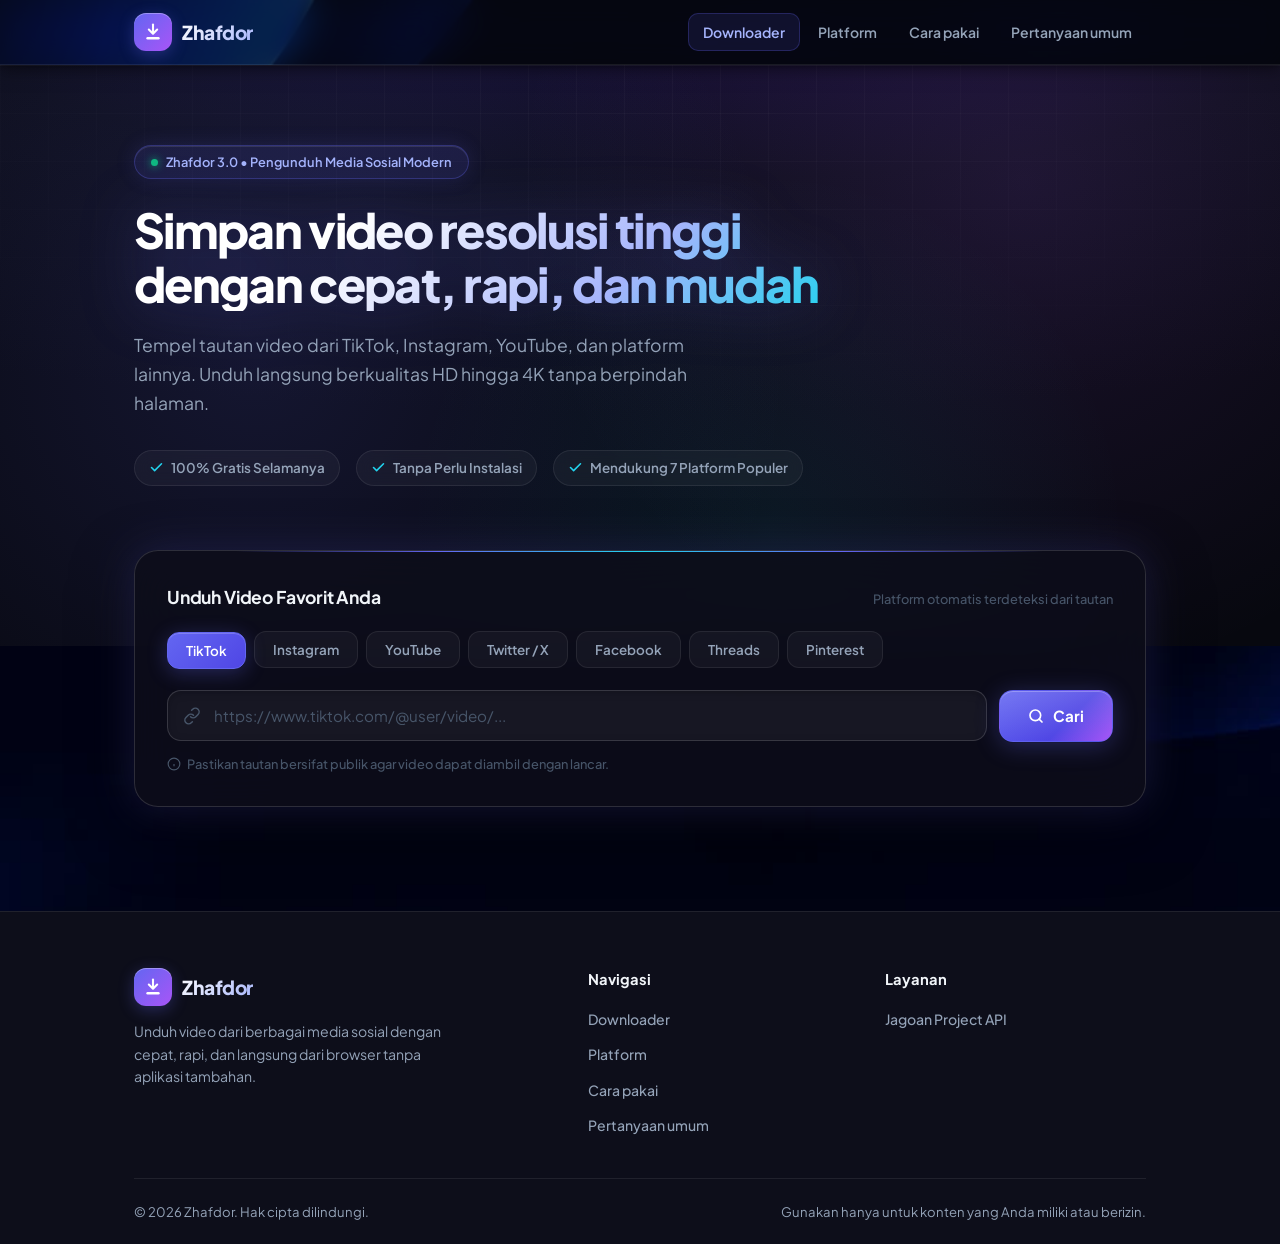
==== index.html @ 2dcc4056 "fix: auto-refresh expired YouTube links and bypass 15s vercel timeout for large videos" ====
<!DOCTYPE html>
<html lang="id">
<head>
  <meta charset="UTF-8" />
  <meta name="viewport" content="width=device-width, initial-scale=1.0" />
  <meta name="referrer" content="no-referrer" />
  <title>Zhafdor — Unduh Video Media Sosial Cepat & Modern</title>
  <link rel="preconnect" href="https://fonts.googleapis.com" />
  <link rel="preconnect" href="https://fonts.gstatic.com" crossorigin />
  <link href="https://fonts.googleapis.com/css2?family=Plus+Jakarta+Sans:wght@400;500;600;700;800&family=IBM+Plex+Sans:wght@400;500;600;700&display=swap" rel="stylesheet" />
  <style>
    *, *::before, *::after { box-sizing: border-box; margin: 0; padding: 0; }

    :root {
      --bg:         #07080f;
      --bg2:        #0d0e1a;
      --surface:    rgba(255,255,255,0.04);
      --surface2:   rgba(255,255,255,0.07);
      --surface3:   rgba(255,255,255,0.1);
      --border:     rgba(255,255,255,0.08);
      --border2:    rgba(255,255,255,0.14);
      --accent:     #6366f1;
      --accent2:    #818cf8;
      --accent3:    #a5b4fc;
      --cyan:       #22d3ee;
      --purple:     #a855f7;
      --pink:       #ec4899;
      --green:      #10b981;
      --text:       #f1f5f9;
      --text2:      #94a3b8;
      --text3:      #475569;
      --danger:     #f87171;
      --danger-bg:  rgba(248,113,113,0.1);
      --radius:     20px;
      --radius-sm:  12px;
      --glow-accent: rgba(99,102,241,0.3);
      --glow-cyan:   rgba(34,211,238,0.25);
      --glow-purple: rgba(168,85,247,0.25);

      /* 3D Shadows */
      --shadow-xs:  0 1px 3px rgba(0,0,0,0.4);
      --shadow-sm:  0 4px 16px rgba(0,0,0,0.5), 0 1px 4px rgba(0,0,0,0.3);
      --shadow-md:  0 8px 32px rgba(0,0,0,0.6), 0 2px 8px rgba(0,0,0,0.4);
      --shadow-lg:  0 20px 60px rgba(0,0,0,0.7), 0 8px 24px rgba(0,0,0,0.5);
      --shadow-glow: 0 0 40px rgba(99,102,241,0.2), 0 20px 60px rgba(0,0,0,0.6);

      /* 3D Extra Effects */
      --3d-depth: 10px;
      --3d-hover-depth: 20px;
      --3d-rotate: 8deg;
      --mesh-gradient: linear-gradient(135deg, #0f172a 0%, #1e1b4b 25%, #312e81 50%, #1e1b4b 75%, #0f172a 100%);
    }

    .hidden-section { display: none !important; }

    /* ── Floating Background Orbs ── */
    .orb {
      position: fixed;
      border-radius: 50%;
      filter: blur(60px);
      opacity: 0.35;
      z-index: -1;
      animation: float 12s ease-in-out infinite;
    }
    .floating-orb-1 { top: -10%; left: -10%; width: 600px; height: 600px; background: var(--accent); animation-delay: 0s; }
    .floating-orb-2 { bottom: -10%; right: -10%; width: 500px; height: 500px; background: var(--purple); animation-delay: -4s; }
    .floating-orb-3 { top: 20%; right: 15%; width: 400px; height: 400px; background: var(--cyan); animation-delay: -8s; }

    @keyframes float {
      0%, 100% { transform: translate(0, 0); }
      50% { transform: translate(30px, -50px); }
    }

    /* ── 3D Card Hover Lift ── */
    .card-3d, .feature-card-3d, .platform-showcase-card, .step-card-3d {
      transition: transform 0.3s cubic-bezier(0.23, 1, 0.32, 1), box-shadow 0.3s ease, border-color 0.3s ease;
      transform-style: preserve-3d;
    }
    .card-3d:hover, .feature-card-3d:hover, .platform-showcase-card:hover, .step-card-3d:hover {
      transform: translateY(-8px) scale(1.02);
      box-shadow: var(--shadow-lg);
      border-color: var(--border2);
    }

    /* ── 3D Button Press ── */
    .btn-3d, .btn-dl {
      position: relative;
      transition: all 0.2s cubic-bezier(0.23, 1, 0.32, 1);
      transform-style: preserve-3d;
    }
    .btn-3d:active, .btn-dl:active {
      transform: translateZ(-4px) scale(0.97);
      filter: brightness(0.9);
    }

    /* ── Gradient Text ── */
    .text-gradient {
      background: linear-gradient(135deg, #fff 0%, var(--accent2) 50%, var(--cyan) 100%);
      -webkit-background-clip: text;
      -webkit-text-fill-color: transparent;
      background-clip: text;
    }

    /* ── Section Background Mesh ── */
    .block-3d {
      background: linear-gradient(180deg, rgba(255,255,255,0.02) 0%, rgba(255,255,255,0.01) 100%);
      border-top: 1px solid var(--border);
      position: relative;
      overflow: hidden;
    }

    html { scroll-behavior: smooth; }

    body {
      font-family: 'Plus Jakarta Sans', system-ui, -apple-system, sans-serif;
      background: #07080f url('Latar .jpeg');
      background-size: cover;
      background-position: center;
      background-repeat: no-repeat;
      color: var(--text);
      line-height: 1.6;
      -webkit-font-smoothing: antialiased;
      overflow-x: hidden;
    }

    :focus-visible { outline: 2px solid var(--accent); outline-offset: 3px; }
    .container { width: 100%; max-width: 1060px; margin: 0 auto; padding: 0 24px; }

    /* ── Scrollbar ── */
    ::-webkit-scrollbar { width: 6px; }
    ::-webkit-scrollbar-track { background: var(--bg); }
    ::-webkit-scrollbar-thumb { background: var(--surface3); border-radius: 999px; }

    /* ── Navbar ── */
    .nav {
      position: sticky; top: 0; z-index: 100;
      background: rgba(7, 8, 15, 0.75);
      backdrop-filter: blur(20px) saturate(180%);
      -webkit-backdrop-filter: blur(20px) saturate(180%);
      border-bottom: 1px solid var(--border);
      box-shadow: 0 1px 0 rgba(255,255,255,0.04), var(--shadow-sm);
    }
    .nav-inner {
      height: 64px; display: flex; align-items: center; justify-content: space-between;
    }
    .logo {
      display: flex; align-items: center; gap: 10px;
      color: var(--text); text-decoration: none;
      transition: transform 0.2s ease;
    }
    .logo:hover { transform: translateY(-1px); }
    .logo-icon {
      width: 38px; height: 38px; border-radius: 12px;
      background: linear-gradient(135deg, var(--accent) 0%, var(--purple) 100%);
      display: grid; place-items: center;
      box-shadow: 0 4px 16px var(--glow-accent), inset 0 1px 0 rgba(255,255,255,0.3);
    }
    .logo-icon svg { width: 20px; height: 20px; }
    .logo-name {
      font-size: 1.2rem; font-weight: 800; letter-spacing: -0.025em;
      background: linear-gradient(135deg, #fff 0%, var(--accent3) 100%);
      -webkit-background-clip: text; -webkit-text-fill-color: transparent;
    }
    .nav-links { display: flex; align-items: center; gap: 4px; }
    .nav-links a {
      color: var(--text2); text-decoration: none;
      font-size: 0.875rem; font-weight: 600;
      padding: 7px 14px; border-radius: 10px;
      transition: all 0.18s ease;
    }
    .nav-links a:hover { color: var(--text); background: var(--surface2); }
    .nav-links a.active {
      color: var(--accent3); background: rgba(99,102,241,0.12);
      border: 1px solid rgba(99,102,241,0.25);
    }
    .nav-toggle {
      display: none; background: var(--surface2); border: 1px solid var(--border2);
      border-radius: 10px; width: 38px; height: 38px; color: var(--text);
      cursor: pointer; align-items: center; justify-content: center; transition: all .2s;
    }
    .nav-toggle:hover { background: var(--surface3); }
    .nav-toggle svg { width: 18px; height: 18px; }

    /* ── Hero ── */
    .hero {
      position: relative;
      background: radial-gradient(ellipse 120% 80% at 50% -20%, #1a1040 0%, #0d0e1a 50%, #07080f 100%);
      padding: 80px 0 160px;
      overflow: hidden;
    }

    /* Animated mesh gradient background */
    .hero::before {
      content: '';
      position: absolute; inset: 0;
      background:
        radial-gradient(circle at 20% 50%, rgba(99,102,241,0.15) 0%, transparent 50%),
        radial-gradient(circle at 80% 20%, rgba(168,85,247,0.12) 0%, transparent 45%),
        radial-gradient(circle at 60% 80%, rgba(34,211,238,0.08) 0%, transparent 40%);
      pointer-events: none;
    }

    /* Perspective grid */
    .hero-grid {
      position: absolute; inset: 0;
      background-image:
        linear-gradient(rgba(255,255,255,0.03) 1px, transparent 1px),
        linear-gradient(90deg, rgba(255,255,255,0.03) 1px, transparent 1px);
      background-size: 48px 48px;
      mask-image: radial-gradient(ellipse 100% 80% at 50% 0%, black 0%, transparent 80%);
      -webkit-mask-image: radial-gradient(ellipse 100% 80% at 50% 0%, black 0%, transparent 80%);
      pointer-events: none;
    }

    /* Floating orbs */
    .hero-orb {
      position: absolute; border-radius: 50%;
      filter: blur(90px); pointer-events: none;
      animation: orbFloat 10s ease-in-out infinite alternate;
    }
    .floating-orb-1 { width: 500px; height: 500px; background: rgba(99,102,241,0.2); top: -150px; left: -5%; opacity: 0.7; }
    .floating-orb-2 { width: 400px; height: 400px; background: rgba(168,85,247,0.18); top: -50px; right: 0; animation-delay: -4s; opacity: 0.6; }
    .floating-orb-3 { width: 300px; height: 300px; background: rgba(34,211,238,0.12); bottom: 20px; left: 40%; animation-delay: -7s; opacity: 0.5; }

    @keyframes orbFloat {
      0%   { transform: translate(0,0) scale(1); }
      50%  { transform: translate(25px,20px) scale(1.06); }
      100% { transform: translate(-15px,-12px) scale(0.97); }
    }

    .hero-content { position: relative; z-index: 2; }

    .hero-badge-3d {
      display: inline-flex; align-items: center; gap: 8px;
      padding: 6px 16px; border-radius: 999px;
      background: rgba(99,102,241,0.12);
      border: 1px solid rgba(99,102,241,0.3);
      box-shadow: 0 0 20px rgba(99,102,241,0.15), inset 0 1px 0 rgba(255,255,255,0.1);
      font-size: 0.8rem; font-weight: 600; color: var(--accent3);
      margin-bottom: 24px;
      animation: floatBadge 4s ease-in-out infinite;
    }
    @keyframes floatBadge {
      0%, 100% { transform: translateY(0); }
      50% { transform: translateY(-3px); }
    }
    .badge-dot {
      width: 7px; height: 7px; border-radius: 50%;
      background: var(--green); box-shadow: 0 0 8px var(--green);
      animation: pulseDot 2s infinite;
    }
    @keyframes pulseDot {
      0%, 100% { opacity: 1; transform: scale(1); }
      50% { opacity: 0.6; transform: scale(1.4); }
    }

    .hero h1 {
      font-size: 3rem; line-height: 1.12;
      font-weight: 800; letter-spacing: -0.035em;
      max-width: 700px; margin-bottom: 20px;
      background: linear-gradient(135deg, #ffffff 30%, var(--accent3) 70%, var(--cyan) 100%);
      -webkit-background-clip: text; -webkit-text-fill-color: transparent;
      filter: drop-shadow(0 0 30px rgba(99,102,241,0.3));
    }
    .hero p {
      color: var(--text2); font-size: 1.1rem;
      max-width: 560px; margin-bottom: 32px; line-height: 1.65;
    }
    .hero-points { display: flex; flex-wrap: wrap; gap: 10px 16px; list-style: none; }
    .hero-points li {
      display: flex; align-items: center; gap: 7px;
      font-size: 0.84rem; font-weight: 600; color: var(--text2);
      background: var(--surface); border: 1px solid var(--border);
      padding: 6px 14px; border-radius: 999px;
      backdrop-filter: blur(8px);
      transition: all 0.2s;
    }
    .hero-points li:hover { background: var(--surface2); color: var(--text); transform: translateY(-2px); }
    .hero-points svg { width: 15px; height: 15px; color: var(--cyan); flex-shrink: 0; }

    /* ── 3D Tool Card ── */
    .tool-wrapper {
      perspective: 1400px;
      margin-top: -96px; position: relative; z-index: 10;
    }
    .tool {
      background: rgba(13, 14, 26, 0.85);
      border: 1px solid var(--border2);
      border-radius: 24px;
      box-shadow: var(--shadow-glow);
      padding: 32px;
      position: relative;
      backdrop-filter: blur(24px);
      -webkit-backdrop-filter: blur(24px);
      transition: transform 0.3s cubic-bezier(0.16,1,0.3,1), box-shadow 0.3s ease;
      transform-style: preserve-3d;
      overflow: hidden;
    }
    /* Neon top border glow */
    .tool::before {
      content: '';
      position: absolute; top: 0; left: 10%; right: 10%; height: 1px;
      background: linear-gradient(90deg, transparent, var(--accent), var(--cyan), var(--accent), transparent);
      border-radius: 999px;
    }
    /* Inner subtle glow */
    .tool::after {
      content: '';
      position: absolute; top: -50%; left: -20%; right: -20%; height: 50%;
      background: radial-gradient(ellipse at 50% 100%, rgba(99,102,241,0.08) 0%, transparent 70%);
      pointer-events: none;
    }

    .tool-head { display: flex; align-items: baseline; justify-content: space-between; gap: 12px; margin-bottom: 20px; }
    .tool-title { font-size: 1.1rem; font-weight: 700; letter-spacing: -0.01em; color: var(--text); }
    .tool-sub { font-size: 0.8rem; color: var(--text3); font-weight: 500; }

    /* 3D Platform Pills */
    .platforms { display: flex; flex-wrap: wrap; gap: 8px; margin-bottom: 22px; }
    .platform-btn {
      background: var(--surface);
      border: 1px solid var(--border);
      border-radius: 12px; padding: 9px 18px;
      font-family: inherit; font-size: 0.84rem; font-weight: 600;
      color: var(--text2); cursor: pointer;
      transition: all 0.18s cubic-bezier(0.16,1,0.3,1);
      position: relative; overflow: hidden;
    }
    .platform-btn::before {
      content: ''; position: absolute; inset: 0;
      background: linear-gradient(135deg, rgba(255,255,255,0.05) 0%, transparent 100%);
      opacity: 0; transition: opacity 0.18s;
    }
    .platform-btn:hover { background: var(--surface2); color: var(--text); border-color: var(--border2); transform: translateY(-2px); box-shadow: 0 6px 20px rgba(0,0,0,0.3); }
    .platform-btn:hover::before { opacity: 1; }
    .platform-btn:active { transform: translateY(1px); box-shadow: none; }
    .platform-btn.active {
      background: linear-gradient(135deg, var(--accent) 0%, #4f46e5 100%);
      border-color: var(--accent); color: #fff;
      box-shadow: 0 4px 20px var(--glow-accent), inset 0 1px 0 rgba(255,255,255,0.2);
      transform: translateY(1px);
    }

    /* 3D Input */
    .input-wrap { display: flex; gap: 12px; }
    .url-field { position: relative; flex: 1; min-width: 0; }
    .url-field svg {
      position: absolute; left: 16px; top: 50%; transform: translateY(-50%);
      width: 18px; height: 18px; color: var(--text3); pointer-events: none; transition: color 0.2s;
    }
    .url-input {
      width: 100%;
      background: rgba(255,255,255,0.05);
      border: 1px solid var(--border2);
      border-radius: 14px;
      padding: 15px 15px 15px 46px;
      color: var(--text);
      font-family: inherit; font-size: 0.95rem; font-weight: 500;
      outline: none;
      transition: all 0.2s cubic-bezier(0.16,1,0.3,1);
      box-shadow: inset 0 2px 8px rgba(0,0,0,0.2);
    }
    .url-input::placeholder { color: var(--text3); font-weight: 400; }
    .url-input:focus {
      background: rgba(255,255,255,0.07);
      border-color: var(--accent);
      box-shadow: 0 0 0 3px rgba(99,102,241,0.2), inset 0 2px 8px rgba(0,0,0,0.2);
    }
    .url-field:focus-within svg { color: var(--accent2); }

    /* 3D CTA Button */
    .btn-download {
      padding: 0 28px; height: 52px;
      background: linear-gradient(135deg, var(--accent) 0%, #4f46e5 60%, var(--purple) 100%);
      border: 1px solid rgba(99,102,241,0.5);
      border-radius: 14px; color: #fff;
      font-family: inherit; font-size: 0.95rem; font-weight: 700;
      cursor: pointer; white-space: nowrap;
      display: inline-flex; align-items: center; justify-content: center; gap: 9px;
      box-shadow: 0 4px 24px var(--glow-accent), inset 0 1px 0 rgba(255,255,255,0.25), 0 1px 0 rgba(0,0,0,0.3);
      transition: all 0.18s cubic-bezier(0.16,1,0.3,1);
      position: relative; overflow: hidden;
    }
    .btn-download::before {
      content: ''; position: absolute; inset: 0;
      background: linear-gradient(180deg, rgba(255,255,255,0.12) 0%, transparent 100%);
    }
    .btn-download:hover {
      transform: translateY(-2px);
      box-shadow: 0 8px 32px var(--glow-accent), 0 0 0 1px rgba(99,102,241,0.4);
    }
    .btn-download:active { transform: translateY(1px); box-shadow: 0 2px 10px var(--glow-accent); }
    .btn-download:disabled { opacity: 0.5; cursor: not-allowed; transform: none; }
    .btn-download svg { width: 16px; height: 16px; position: relative; }
    .form-hint {
      margin-top: 12px; font-size: 0.8rem; color: var(--text3); font-weight: 500;
      display: flex; align-items: center; gap: 6px;
    }

    .spinner {
      width: 16px; height: 16px;
      border: 2px solid rgba(255,255,255,.3); border-top-color: #fff;
      border-radius: 50%; animation: spin .7s linear infinite; display: none;
    }
    @keyframes spin { to { transform: rotate(360deg); } }

    .notice {
      display: none; margin-top: 16px; padding: 13px 16px;
      border-radius: 12px; font-size: 0.88rem; font-weight: 600; border: 1px solid;
      animation: popIn 0.3s cubic-bezier(0.16,1,0.3,1);
    }
    .notice.error { background: var(--danger-bg); border-color: rgba(248,113,113,0.3); color: var(--danger); }
    .notice.info  { background: rgba(99,102,241,0.1); border-color: rgba(99,102,241,0.3); color: var(--accent3); }

    /* ── 3D Result Card ── */
    #result {
      display: none; margin-top: 24px;
      background: rgba(13,14,26,0.9);
      border: 1px solid var(--border2);
      border-radius: 22px;
      box-shadow: var(--shadow-lg);
      overflow: hidden;
      backdrop-filter: blur(20px);
      animation: popIn3D 0.4s cubic-bezier(0.16,1,0.3,1);
    }
    @keyframes popIn3D {
      0% { opacity: 0; transform: translateY(20px) scale(0.97); }
      100% { opacity: 1; transform: translateY(0) scale(1); }
    }
    @keyframes popIn {
      0% { opacity: 0; transform: translateY(8px); }
      100% { opacity: 1; transform: translateY(0); }
    }

    @keyframes dlModalFadeIn {
      0% { opacity: 0; transform: translateY(10px) scale(0.98); }
      100% { opacity: 1; transform: translateY(0) scale(1); }
    }

    .result-header {
      display: flex; align-items: center; gap: 16px;
      padding: 20px 24px;
      background: rgba(255,255,255,0.03);
      border-bottom: 1px solid var(--border);
    }
    .result-thumb, .result-thumb-placeholder {
      width: 60px; height: 60px; border-radius: 12px; flex-shrink: 0;
      border: 1px solid var(--border2);
      box-shadow: 0 4px 16px rgba(0,0,0,0.4);
    }
    .result-thumb { object-fit: cover; }
    .result-thumb-placeholder { background: var(--surface2); display: grid; place-items: center; }
    .result-meta { flex: 1; min-width: 0; }
    .result-title {
      font-size: 1rem; font-weight: 700; margin-bottom: 5px;
      white-space: nowrap; overflow: hidden; text-overflow: ellipsis; color: var(--text);
    }
    .result-sub { display: flex; align-items: center; gap: 8px; }
    .result-author { font-size: 0.82rem; color: var(--text2); font-weight: 500; }
    .platform-badge {
      font-size: 0.72rem; font-weight: 700; padding: 2px 10px; border-radius: 6px;
      background: rgba(99,102,241,0.15); color: var(--accent3);
      border: 1px solid rgba(99,102,241,0.3);
    }

    .video-preview-wrap { padding: 20px 24px 0; }
    .video-preview {
      width: 100%; max-height: 360px; display: block;
      border-radius: 12px; background: #000;
      box-shadow: 0 8px 32px rgba(0,0,0,0.6);
      border: 1px solid var(--border);
    }

    .download-list { padding: 16px 24px 20px; display: grid; gap: 10px; }
    .download-item {
      display: flex; align-items: center; gap: 14px;
      padding: 14px 18px;
      background: var(--surface);
      border: 1px solid var(--border);
      border-radius: 16px;
      transition: all 0.2s cubic-bezier(0.16,1,0.3,1);
      position: relative; overflow: hidden;
    }
    .download-item::before {
      content: ''; position: absolute; inset: 0;
      background: linear-gradient(135deg, rgba(255,255,255,0.03) 0%, transparent 60%);
      pointer-events: none;
    }
    .download-item:hover {
      transform: translateY(-2px);
      background: var(--surface2);
      border-color: var(--border2);
      box-shadow: 0 8px 24px rgba(0,0,0,0.4);
    }
    .download-item.is-primary {
      background: rgba(99,102,241,0.08);
      border-color: rgba(99,102,241,0.25);
      box-shadow: 0 0 20px rgba(99,102,241,0.08);
    }
    .dl-icon {
      width: 40px; height: 40px; border-radius: 11px;
      background: var(--surface2); color: var(--text2);
      display: grid; place-items: center; flex-shrink: 0;
      border: 1px solid var(--border);
    }
    .download-item.is-primary .dl-icon {
      background: rgba(99,102,241,0.15); color: var(--accent3);
      border-color: rgba(99,102,241,0.3);
      box-shadow: 0 4px 12px rgba(99,102,241,0.2);
    }
    .dl-icon svg { width: 18px; height: 18px; }
    .dl-info { flex: 1; min-width: 0; }
    .dl-title-row { display: flex; align-items: center; gap: 8px; }
    .dl-label { font-size: 0.92rem; font-weight: 700; color: var(--text); }
    .dl-badge {
      font-size: 0.68rem; font-weight: 700; padding: 2px 7px; border-radius: 5px;
      background: var(--surface2); color: var(--text3); border: 1px solid var(--border);
    }
    .download-item.is-primary .dl-badge {
      background: rgba(99,102,241,0.12); color: var(--accent3); border-color: rgba(99,102,241,0.25);
    }
    .dl-desc { font-size: 0.78rem; color: var(--text3); margin-top: 2px; }

    /* 3D Download Buttons */
    .btn-dl {
      padding: 9px 20px; border-radius: 11px;
      font-family: inherit; font-size: 0.84rem; font-weight: 700;
      white-space: nowrap; display: inline-flex; align-items: center; gap: 7px;
      border: 1px solid var(--border2);
      background: var(--surface2); color: var(--text);
      cursor: pointer;
      transition: all 0.15s cubic-bezier(0.16,1,0.3,1);
    }
    .btn-dl:hover { background: var(--surface3); transform: translateY(-1px); box-shadow: 0 4px 16px rgba(0,0,0,0.4); }
    .btn-dl:active { transform: translateY(1px); }
    .btn-dl.primary-btn {
      background: linear-gradient(135deg, var(--accent) 0%, #4f46e5 100%);
      border-color: rgba(99,102,241,0.5); color: #fff;
      box-shadow: 0 4px 16px var(--glow-accent), inset 0 1px 0 rgba(255,255,255,0.2);
    }
    .btn-dl.primary-btn:hover {
      transform: translateY(-2px);
      box-shadow: 0 8px 24px var(--glow-accent);
    }
    .btn-dl.primary-btn:active { transform: translateY(1px); box-shadow: 0 2px 8px var(--glow-accent); }
    .btn-dl svg { width: 14px; height: 14px; }

    /* ── Sections ── */
    section.block-3d { padding: 88px 0 0; }
    .section-header { text-align: center; max-width: 600px; margin: 0 auto 44px; }
    .section-badge-3d {
      display: inline-block; font-size: 0.75rem; font-weight: 700;
      text-transform: uppercase; letter-spacing: 0.08em;
      padding: 4px 14px; border-radius: 999px;
      background: rgba(99,102,241,0.1); color: var(--accent3);
      border: 1px solid rgba(99,102,241,0.25); margin-bottom: 12px;
    }
    .section-header h2 {
      font-size: 2rem; font-weight: 800; letter-spacing: -0.025em; line-height: 1.25;
      margin-bottom: 12px; color: var(--text);
    }
    .section-header p { color: var(--text2); font-size: 1rem; line-height: 1.65; }

    /* 3D Feature Cards */
    .features-grid-3d { display: grid; grid-template-columns: repeat(3, 1fr); gap: 20px; }
    .feature-card-3d {
      background: var(--surface);
      border: 1px solid var(--border);
      border-radius: 20px; padding: 28px;
      transition: all 0.25s cubic-bezier(0.16,1,0.3,1);
      position: relative; overflow: hidden;
    }
    .feature-card-3d::after {
      content: ''; position: absolute; bottom: 0; left: 0; right: 0; height: 1px;
      background: linear-gradient(90deg, transparent, var(--accent), transparent);
      opacity: 0; transition: opacity 0.25s;
    }
    .feature-card-3d:hover { transform: translateY(-6px); background: var(--surface2); border-color: var(--border2); box-shadow: var(--shadow-md); }
    .feature-card-3d:hover::after { opacity: 1; }
    .feature-icon-3d {
      width: 52px; height: 52px; border-radius: 15px;
      display: grid; place-items: center; margin-bottom: 18px;
    }
    .icon-blue   { background: linear-gradient(135deg, var(--accent) 0%, #4f46e5 100%); color: #fff; box-shadow: 0 8px 20px var(--glow-accent); }
    .icon-purple { background: linear-gradient(135deg, var(--purple) 0%, #7c3aed 100%); color: #fff; box-shadow: 0 8px 20px var(--glow-purple); }
    .icon-cyan   { background: linear-gradient(135deg, var(--cyan) 0%, #0891b2 100%); color: #fff; box-shadow: 0 8px 20px var(--glow-cyan); }
    .feature-icon-3d svg { width: 23px; height: 23px; }
    .feature-card-3d h3 { font-size: 1.08rem; font-weight: 700; margin-bottom: 8px; color: var(--text); }
    .feature-card-3d p { font-size: 0.88rem; color: var(--text2); line-height: 1.65; }

    /* Platform Showcase */
    .platform-grid-3d { display: grid; grid-template-columns: repeat(auto-fill, minmax(220px, 1fr)); gap: 16px; }
    .platform-showcase-card {
      background: var(--surface);
      border: 1px solid var(--border);
      border-radius: 18px; padding: 20px;
      cursor: pointer; text-decoration: none; color: inherit;
      display: flex; flex-direction: column; justify-content: space-between;
      transition: all 0.22s cubic-bezier(0.16,1,0.3,1);
      position: relative; overflow: hidden;
    }
    .platform-showcase-card::before {
      content: ''; position: absolute; top: 0; right: 0;
      width: 80px; height: 80px;
      background: radial-gradient(circle at 100% 0%, var(--card-glow, rgba(99,102,241,0.15)) 0%, transparent 70%);
      opacity: 0; transition: opacity 0.22s;
    }
    .platform-showcase-card:hover {
      transform: translateY(-5px);
      background: var(--surface2);
      border-color: var(--card-border, var(--border2));
      box-shadow: 0 12px 32px rgba(0,0,0,0.5);
    }
    .platform-showcase-card:hover::before { opacity: 1; }
    .platform-top { display: flex; align-items: center; justify-content: space-between; margin-bottom: 14px; }
    .platform-icon-box {
      width: 42px; height: 42px; border-radius: 12px;
      display: grid; place-items: center; color: #fff;
      box-shadow: 0 6px 16px rgba(0,0,0,0.3), inset 0 1px 0 rgba(255,255,255,0.3);
    }
    .platform-showcase-card h4 { font-size: 1rem; font-weight: 700; margin-bottom: 4px; color: var(--text); }
    .platform-showcase-card p { font-size: 0.8rem; color: var(--text2); }
    .platform-arrow { color: var(--text3); transition: transform 0.2s, color 0.2s; }
    .platform-showcase-card:hover .platform-arrow { transform: translateX(4px); color: var(--accent3); }

    /* Steps */
    .steps-3d { display: grid; grid-template-columns: repeat(3, 1fr); gap: 20px; list-style: none; }
    .step-card-3d {
      background: var(--surface);
      border: 1px solid var(--border);
      border-radius: 20px; padding: 28px;
      transition: all 0.22s cubic-bezier(0.16,1,0.3,1);
      position: relative;
    }
    .step-card-3d:hover { transform: translateY(-5px); background: var(--surface2); border-color: var(--border2); box-shadow: var(--shadow-md); }
    .step-badge-3d {
      width: 42px; height: 42px; border-radius: 13px;
      background: linear-gradient(135deg, var(--accent) 0%, var(--purple) 100%);
      color: #fff; font-size: 1.1rem; font-weight: 800;
      display: grid; place-items: center; margin-bottom: 16px;
      box-shadow: 0 6px 18px var(--glow-accent);
    }
    .step-card-3d h3 { font-size: 1.1rem; font-weight: 700; margin-bottom: 8px; color: var(--text); }
    .step-card-3d p { font-size: 0.88rem; color: var(--text2); line-height: 1.65; }

    /* ── Footer ── */
    footer {
      background: var(--bg2);
      color: var(--text2); margin-top: 100px;
      border-top: 1px solid var(--border);
    }
    .footer-top {
      display: grid; grid-template-columns: 1.6fr 1fr 1fr; gap: 36px;
      padding: 52px 0 36px;
    }
    .footer-brand p { font-size: 0.88rem; margin-top: 14px; max-width: 300px; line-height: 1.65; }
    footer h4 { color: var(--text); font-size: 0.9rem; font-weight: 700; margin-bottom: 14px; }
    footer ul { list-style: none; display: grid; gap: 10px; }
    footer a { color: var(--text2); text-decoration: none; font-size: 0.88rem; font-weight: 500; transition: color .2s; }
    footer a:hover { color: var(--text); }
    .footer-bottom {
      border-top: 1px solid var(--border); padding: 20px 0;
      font-size: 0.8rem; display: flex; justify-content: space-between; gap: 12px; flex-wrap: wrap;
    }

    /* ── Responsive ── */
    @media (max-width: 860px) {
      .features-grid-3d, .steps-3d { grid-template-columns: 1fr; gap: 14px; }
      .footer-top { grid-template-columns: 1fr; gap: 24px; }
    }
    @media (max-width: 760px) {
      .nav-links { display: none; }
      .nav-toggle { display: inline-flex; }
      .nav-links.open {
        display: flex; flex-direction: column; align-items: stretch;
        position: absolute; top: 64px; left: 0; right: 0;
        background: rgba(7,8,15,0.98); backdrop-filter: blur(20px);
        padding: 16px 24px; border-bottom: 1px solid var(--border);
        box-shadow: var(--shadow-md);
      }
      .hero { padding: 52px 0 128px; }
      .hero h1 { font-size: 2.1rem; }
      .tool { padding: 20px; }
      .tool-head { flex-direction: column; gap: 4px; }
      .input-wrap { flex-direction: column; }
      .btn-download { padding: 15px 28px; height: auto; }
      .result-header, .download-list { padding-left: 16px; padding-right: 16px; }
      .video-preview-wrap { padding: 16px 16px 0; }
      .download-item { gap: 10px; padding: 12px 14px; }
      .dl-icon { width: 36px; height: 36px; }
      .dl-label { font-size: 0.85rem; }
      .btn-dl { padding: 8px 14px; font-size: 0.8rem; }
      .btn-dl svg { display: none; }
    }
    @media (max-width: 480px) {
      .container { padding: 0 16px; }
      .hero h1 { font-size: 1.8rem; }
      .platform-btn { padding: 8px 14px; font-size: 0.8rem; }
    }
    @media (prefers-reduced-motion: reduce) {
      * { animation: none !important; transition: none !important; scroll-behavior: auto !important; }
    }
      transition: all 0.25s cubic-bezier(0.16, 1, 0.3, 1);
      position: relative; overflow: hidden;
    }
    .platform-showcase-card::after {
      content: ""; position: absolute; inset: 0;
      background: radial-gradient(circle at 100% 0%, var(--card-glow, rgba(37,99,235,0.08)) 0%, transparent 60%);
      pointer-events: none; opacity: 0; transition: opacity 0.25s;
    }
    .platform-showcase-card:hover {
      transform: translateY(-5px);
      box-shadow: var(--shadow-card-hover);
      border-color: var(--card-border, #cbd5e1);
    }
    .platform-showcase-card:hover::after { opacity: 1; }
    .platform-top {
      display: flex; align-items: center; justify-content: space-between; margin-bottom: 14px;
    }
    .platform-icon-box {
      width: 44px; height: 44px; border-radius: 12px;
      display: grid; place-items: center; color: #fff;
      box-shadow: 0 6px 14px rgba(0, 0, 0, 0.15), inset 0 1px 0 rgba(255, 255, 255, 0.4);
    }
    .platform-showcase-card h4 { font-size: 1.05rem; font-weight: 700; margin-bottom: 4px; color: var(--ink); }
    .platform-showcase-card p { font-size: 0.82rem; color: var(--ink2); }
    .platform-arrow {
      color: var(--ink3); transition: transform 0.2s, color 0.2s;
    }
    .platform-showcase-card:hover .platform-arrow {
      transform: translateX(3px); color: var(--accent);
    }

    /* 3D Steps */
    .steps-3d {
      display: grid; grid-template-columns: repeat(3, 1fr); gap: 24px; list-style: none;
    }
    .step-card-3d {
      background: linear-gradient(180deg, #ffffff 0%, #f8fafc 100%);
      border: 1px solid var(--line);
      border-radius: 20px; padding: 30px;
      box-shadow: var(--shadow-card);
      position: relative;
      transition: all 0.25s cubic-bezier(0.16, 1, 0.3, 1);
    }
    .step-card-3d:hover {
      transform: translateY(-5px);
      box-shadow: var(--shadow-card-hover);
    }
    .step-badge-3d {
      width: 44px; height: 44px; border-radius: 14px;
      background: linear-gradient(135deg, #1e3a8a 0%, #0f172a 100%);
      color: #fff; font-size: 1.1rem; font-weight: 800;
      display: grid; place-items: center; margin-bottom: 18px;
      box-shadow: 0 6px 16px rgba(15, 23, 42, 0.3), inset 0 1px 0 rgba(255, 255, 255, 0.3);
    }
    .step-card-3d h3 { font-size: 1.15rem; font-weight: 700; margin-bottom: 8px; color: var(--ink); }
    .step-card-3d p { font-size: 0.9rem; color: var(--ink2); line-height: 1.6; }

    /* ── 3D Footer ── */
    footer {
      background: var(--bg2);
      color: var(--text2); margin-top: 104px;
      border-top: 1px solid var(--border);
      position: relative;
    }
    .footer-top {
      display: grid; grid-template-columns: 1.6fr 1fr 1fr; gap: 36px;
      padding: 56px 0 40px;
    }
    .footer-brand p { font-size: 0.88rem; margin-top: 14px; max-width: 320px; line-height: 1.6; }
    footer h4 { color: var(--text); font-size: 0.92rem; font-weight: 700; margin-bottom: 14px; }
    footer ul { list-style: none; display: grid; gap: 10px; }
    footer a { color: var(--text2); text-decoration: none; font-size: 0.88rem; font-weight: 500; transition: color .2s; }
    footer a:hover { color: var(--text); }
    .footer-bottom {
      border-top: 1px solid var(--border);
      padding: 22px 0; font-size: 0.82rem;
      display: flex; justify-content: space-between; gap: 12px; flex-wrap: wrap;
    }

    /* ── Responsive ── */
    @media (max-width: 860px) {
      .features-grid-3d, .steps-3d { grid-template-columns: 1fr; gap: 16px; }
      .footer-top { grid-template-columns: 1fr; gap: 28px; }
    }
    @media (max-width: 760px) {
      .nav-links { display: none; }
      .nav-toggle { display: inline-flex; }
      .nav-links.open {
        display: flex; flex-direction: column; align-items: stretch;
        position: absolute; top: 64px; left: 0; right: 0;
        background: rgba(7, 8, 15, 0.98);
        backdrop-filter: blur(20px);
        padding: 16px 24px; border-bottom: 1px solid var(--border);
        box-shadow: 0 15px 30px rgba(0,0,0,0.5);
      }
      .hero { padding: 48px 0 120px; }
      .hero h1 { font-size: 2.1rem; }
      .tool { padding: 22px; border-radius: 20px; }
      .tool-head { flex-direction: column; gap: 4px; }
      .input-wrap { flex-direction: column; }
      .btn-download { padding: 15px 28px; }
      .result-header, .download-list { padding-left: 18px; padding-right: 18px; }
      .video-preview-wrap { padding: 18px 18px 0; }

      .download-item {
        align-items: center; gap: 12px; padding: 12px 14px;
      }
      .dl-icon { width: 36px; height: 36px; }
      .dl-label { font-size: 0.88rem; }
      .btn-dl { padding: 8px 14px; font-size: 0.8rem; }
      .btn-dl svg { display: none; }
    }
    @media (max-width: 480px) {
      .container { padding: 0 16px; }
      .tool { padding: 18px; }
      .hero h1 { font-size: 1.85rem; }
      .platform-btn { padding: 8px 14px; font-size: 0.8rem; }
    }
    @media (prefers-reduced-motion: reduce) {
      * { animation: none !important; transition: none !important; scroll-behavior: auto !important; }
    }
  </style>
</head>
<body>

  <!-- 3D Glass Navbar -->
  <header class="nav">
    <div class="container nav-inner">
      <a class="logo" href="#">
        <span class="logo-icon">
          <svg viewBox="0 0 24 24" fill="none" xmlns="http://www.w3.org/2000/svg"><path d="M12 3v10" stroke="#fff" stroke-width="2.5" stroke-linecap="round"/><path d="M7 9l5 5 5-5" stroke="#fff" stroke-width="2.5" stroke-linecap="round" stroke-linejoin="round"/><rect x="4" y="18" width="16" height="3" rx="1.5" fill="#fff"/></svg>
        </span>
        <span class="logo-name">Zhafdor</span>
      </a>
      
      <button class="nav-toggle" id="navToggle" aria-label="Buka menu navigasi" aria-expanded="false">
        <svg class="icon-menu" viewBox="0 0 24 24" fill="none" stroke="currentColor" stroke-width="2" stroke-linecap="round" stroke-linejoin="round"><line x1="4" x2="20" y1="12" y2="12"/><line x1="4" x2="20" y1="6" y2="6"/><line x1="4" x2="20" y1="18" y2="18"/></svg>
        <svg class="icon-close" viewBox="0 0 24 24" fill="none" stroke="currentColor" stroke-width="2" stroke-linecap="round" stroke-linejoin="round" style="display:none;"><line x1="18" x2="6" y1="6" y2="18"/><line x1="6" x2="18" y1="6" y2="18"/></svg>
      </button>

      <nav class="nav-links" id="navLinks" aria-label="Navigasi utama">
        <a href="index.html" class="nav-item active">Downloader</a>
        <a href="platform.html" class="nav-item">Platform</a>
        <a href="cara-pakai.html" class="nav-item">Cara pakai</a>
        <a href="faq.html" class="nav-item">Pertanyaan umum</a>
      </nav>
    </div>
  </header>

  <!-- 3D Hero -->
  <section class="hero">
    <div class="hero-orb orb-1"></div>
    <div class="hero-orb orb-2"></div>
    <div class="hero-orb orb-3"></div>
    <div class="hero-grid"></div>

    <div class="container hero-content">
      <div class="hero-badge-3d">
        <span class="badge-dot"></span>
        <span>Zhafdor 3.0 &bull; Pengunduh Media Sosial Modern</span>
      </div>
      <h1>Simpan video resolusi tinggi dengan cepat, rapi, dan mudah</h1>
      <p>Tempel tautan video dari TikTok, Instagram, YouTube, dan platform lainnya. Unduh langsung berkualitas HD hingga 4K tanpa berpindah halaman.</p>
      <ul class="hero-points">
        <li><svg viewBox="0 0 24 24" fill="none" stroke="currentColor" stroke-width="2.5" stroke-linecap="round" stroke-linejoin="round"><path d="M20 6 9 17l-5-5"/></svg>100% Gratis Selamanya</li>
        <li><svg viewBox="0 0 24 24" fill="none" stroke="currentColor" stroke-width="2.5" stroke-linecap="round" stroke-linejoin="round"><path d="M20 6 9 17l-5-5"/></svg>Tanpa Perlu Instalasi</li>
        <li><svg viewBox="0 0 24 24" fill="none" stroke="currentColor" stroke-width="2.5" stroke-linecap="round" stroke-linejoin="round"><path d="M20 6 9 17l-5-5"/></svg>Mendukung 7 Platform Populer</li>
      </ul>
    </div>
  </section>

  <main class="container">

    <!-- 3D Downloader Card -->
    <div class="tool-wrapper" id="toolWrapper">
      <div class="tool" id="mainTool">
        <div class="tool-head">
          <h2 class="tool-title">Unduh Video Favorit Anda</h2>
          <span class="tool-sub">Platform otomatis terdeteksi dari tautan</span>
        </div>

        <div class="platforms" role="group" aria-label="Pilih platform">
          <button class="platform-btn active" data-platform="tiktok">TikTok</button>
          <button class="platform-btn" data-platform="instagram">Instagram</button>
          <button class="platform-btn" data-platform="youtube">YouTube</button>
          <button class="platform-btn" data-platform="twitter">Twitter / X</button>
          <button class="platform-btn" data-platform="facebook">Facebook</button>
          <button class="platform-btn" data-platform="threads">Threads</button>
          <button class="platform-btn" data-platform="pinterest">Pinterest</button>
        </div>

        <div class="input-wrap">
          <div class="url-field">
            <svg viewBox="0 0 24 24" fill="none" stroke="currentColor" stroke-width="2" stroke-linecap="round" stroke-linejoin="round"><path d="M10 13a5 5 0 0 0 7.07 0l3-3a5 5 0 0 0-7.07-7.07l-1.5 1.5"/><path d="M14 11a5 5 0 0 0-7.07 0l-3 3a5 5 0 0 0 7.07 7.07l1.5-1.5"/></svg>
            <input
              type="url" class="url-input" id="urlInput"
              placeholder="https://www.tiktok.com/@user/video/..."
              aria-label="Tautan video"
              autocomplete="off" spellcheck="false"
            />
          </div>
          <button class="btn-download" id="fetchBtn" onclick="fetchDownload()">
            <span class="spinner" id="spinner"></span>
            <svg id="btnIcon" viewBox="0 0 24 24" fill="none" stroke="currentColor" stroke-width="2.5" stroke-linecap="round" stroke-linejoin="round"><circle cx="11" cy="11" r="8"/><line x1="21" y1="21" x2="16.65" y2="16.65"/></svg>
            <span id="btnText">Cari</span>
          </button>
        </div>
        <p class="form-hint">
          <svg width="14" height="14" viewBox="0 0 24 24" fill="none" stroke="currentColor" stroke-width="2"><circle cx="12" cy="12" r="10"/><line x1="12" y1="16" x2="12" y2="12"/><line x1="12" y1="8" x2="12.01" y2="8"/></svg>
          Pastikan tautan bersifat publik agar video dapat diambil dengan lancar.
        </p>

        <div class="notice" id="notice" role="alert"></div>
      </div>
    </div>

    <!-- 3D Result Card -->
    <section id="result" aria-live="polite">
      <div class="result-header">
        <div id="thumbWrap"></div>
        <div class="result-meta">
          <div class="result-title" id="resultTitle">—</div>
          <div class="result-sub">
            <span class="result-author" id="resultAuthor">—</span>
            <span class="platform-badge" id="resultPlatform">—</span>
          </div>
        </div>
      </div>
      <div id="videoWrap" class="video-preview-wrap" style="display:none;"></div>
      <div class="download-list" id="downloadList"></div>
    </section>

    <!-- 3D Features Showcase - HIDDEN -->
    <!-- <section class="block-3d"> ... </section> -->

    <!-- 3D Supported Platforms Grid - HIDDEN -->
    <!-- <section class="block-3d"> ... </section> -->

    <!-- 3D Steps - HIDDEN -->
    <!-- <section class="block-3d"> ... </section> -->

  </main>

  <!-- 3D Footer -->
  <footer>
    <div class="container">
      <div class="footer-top">
        <div class="footer-brand">
          <a class="logo" href="#">
            <span class="logo-icon">
              <svg viewBox="0 0 24 24" fill="none" xmlns="http://www.w3.org/2000/svg"><path d="M12 3v10" stroke="#fff" stroke-width="2.5" stroke-linecap="round"/><path d="M7 9l5 5 5-5" stroke="#fff" stroke-width="2.5" stroke-linecap="round" stroke-linejoin="round"/><rect x="4" y="18" width="16" height="3" rx="1.5" fill="#fff"/></svg>
            </span>
            <span class="logo-name">Zhafdor</span>
          </a>
          <p>Unduh video dari berbagai media sosial dengan cepat, rapi, dan langsung dari browser tanpa aplikasi tambahan.</p>
        </div>
        <div>
          <h4>Navigasi</h4>
          <ul>
            <li><a href="index.html">Downloader</a></li>
            <li><a href="platform.html">Platform</a></li>
            <li><a href="cara-pakai.html">Cara pakai</a></li>
            <li><a href="faq.html">Pertanyaan umum</a></li>
          </ul>
        </div>
        <div>
          <h4>Layanan</h4>
          <ul>
            <li><a href="https://api.jagoanproject.com" target="_blank" rel="noopener">Jagoan Project API</a></li>
          </ul>
        </div>
      </div>
      <div class="footer-bottom">
        <span>© 2026 Zhafdor. Hak cipta dilindungi.</span>
        <span>Gunakan hanya untuk konten yang Anda miliki atau berizin.</span>
      </div>
    </div>
  </footer>

  <script src="app-v3.js?v=6"></script>
</body>
</html>
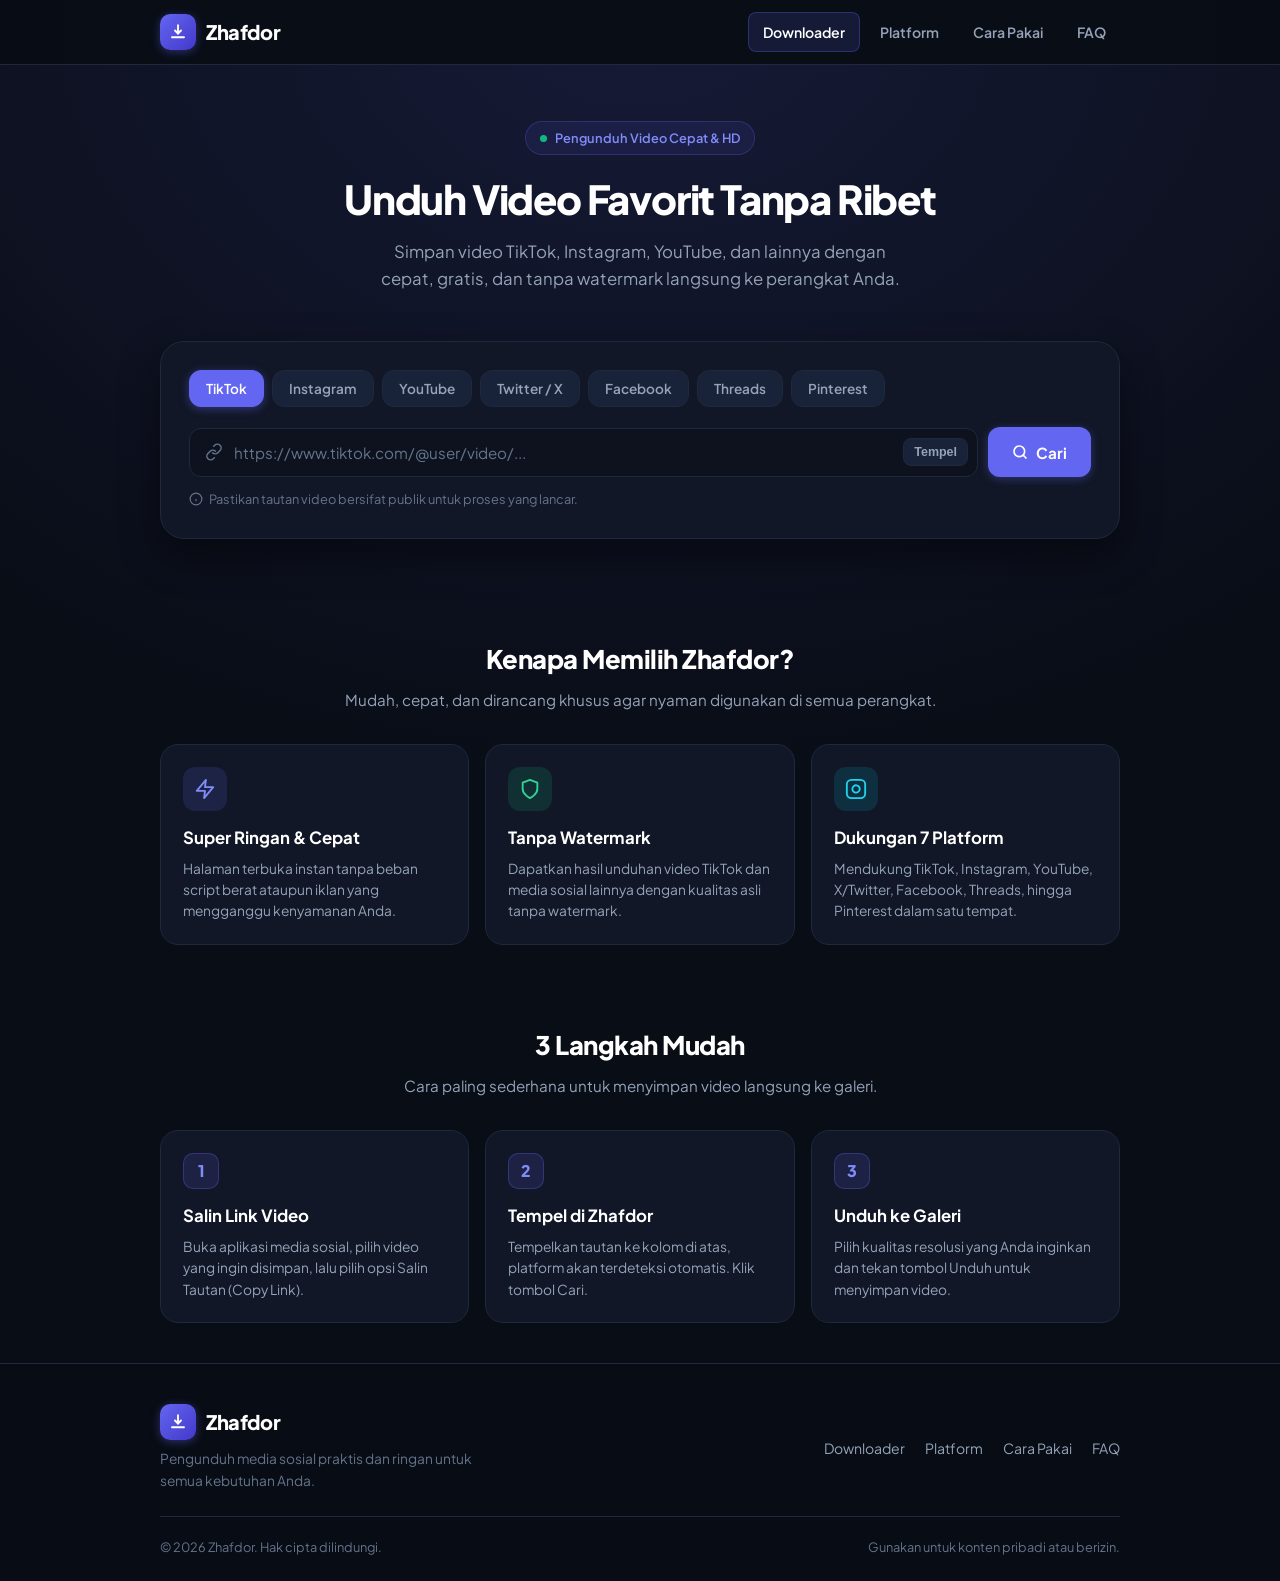
==== commit 5263fa2d: "feat: modern, lightweight and fast UI design" ====
--- a/index.html
+++ b/index.html
@@ -4,883 +4,917 @@
   <meta charset="UTF-8" />
   <meta name="viewport" content="width=device-width, initial-scale=1.0" />
   <meta name="referrer" content="no-referrer" />
-  <title>Zhafdor — Unduh Video Media Sosial Cepat & Modern</title>
+  <title>Zhafdor — Unduh Video Media Sosial Cepat & Gratis</title>
+  <meta name="description" content="Download video TikTok, Instagram, YouTube, Twitter/X, Facebook, Threads, dan Pinterest dengan cepat, kualitas HD, tanpa watermark, dan ringan." />
+
+  <!-- Fonts & Icons -->
   <link rel="preconnect" href="https://fonts.googleapis.com" />
   <link rel="preconnect" href="https://fonts.gstatic.com" crossorigin />
-  <link href="https://fonts.googleapis.com/css2?family=Plus+Jakarta+Sans:wght@400;500;600;700;800&family=IBM+Plex+Sans:wght@400;500;600;700&display=swap" rel="stylesheet" />
+  <link href="https://fonts.googleapis.com/css2?family=Plus+Jakarta+Sans:wght@400;500;600;700;800&display=swap" rel="stylesheet" />
+
   <style>
-    *, *::before, *::after { box-sizing: border-box; margin: 0; padding: 0; }
+    /* ── Reset & Variable Dasar (Super Ringan & Bersih) ── */
+    *, *::before, *::after {
+      box-sizing: border-box;
+      margin: 0;
+      padding: 0;
+    }
 
     :root {
-      --bg:         #07080f;
-      --bg2:        #0d0e1a;
-      --surface:    rgba(255,255,255,0.04);
-      --surface2:   rgba(255,255,255,0.07);
-      --surface3:   rgba(255,255,255,0.1);
-      --border:     rgba(255,255,255,0.08);
-      --border2:    rgba(255,255,255,0.14);
-      --accent:     #6366f1;
-      --accent2:    #818cf8;
-      --accent3:    #a5b4fc;
-      --cyan:       #22d3ee;
-      --purple:     #a855f7;
-      --pink:       #ec4899;
-      --green:      #10b981;
-      --text:       #f1f5f9;
-      --text2:      #94a3b8;
-      --text3:      #475569;
-      --danger:     #f87171;
-      --danger-bg:  rgba(248,113,113,0.1);
-      --radius:     20px;
-      --radius-sm:  12px;
-      --glow-accent: rgba(99,102,241,0.3);
-      --glow-cyan:   rgba(34,211,238,0.25);
-      --glow-purple: rgba(168,85,247,0.25);
-
-      /* 3D Shadows */
-      --shadow-xs:  0 1px 3px rgba(0,0,0,0.4);
-      --shadow-sm:  0 4px 16px rgba(0,0,0,0.5), 0 1px 4px rgba(0,0,0,0.3);
-      --shadow-md:  0 8px 32px rgba(0,0,0,0.6), 0 2px 8px rgba(0,0,0,0.4);
-      --shadow-lg:  0 20px 60px rgba(0,0,0,0.7), 0 8px 24px rgba(0,0,0,0.5);
-      --shadow-glow: 0 0 40px rgba(99,102,241,0.2), 0 20px 60px rgba(0,0,0,0.6);
-
-      /* 3D Extra Effects */
-      --3d-depth: 10px;
-      --3d-hover-depth: 20px;
-      --3d-rotate: 8deg;
-      --mesh-gradient: linear-gradient(135deg, #0f172a 0%, #1e1b4b 25%, #312e81 50%, #1e1b4b 75%, #0f172a 100%);
-    }
-
-    .hidden-section { display: none !important; }
-
-    /* ── Floating Background Orbs ── */
-    .orb {
-      position: fixed;
-      border-radius: 50%;
-      filter: blur(60px);
-      opacity: 0.35;
-      z-index: -1;
-      animation: float 12s ease-in-out infinite;
-    }
-    .floating-orb-1 { top: -10%; left: -10%; width: 600px; height: 600px; background: var(--accent); animation-delay: 0s; }
-    .floating-orb-2 { bottom: -10%; right: -10%; width: 500px; height: 500px; background: var(--purple); animation-delay: -4s; }
-    .floating-orb-3 { top: 20%; right: 15%; width: 400px; height: 400px; background: var(--cyan); animation-delay: -8s; }
-
-    @keyframes float {
-      0%, 100% { transform: translate(0, 0); }
-      50% { transform: translate(30px, -50px); }
-    }
-
-    /* ── 3D Card Hover Lift ── */
-    .card-3d, .feature-card-3d, .platform-showcase-card, .step-card-3d {
-      transition: transform 0.3s cubic-bezier(0.23, 1, 0.32, 1), box-shadow 0.3s ease, border-color 0.3s ease;
-      transform-style: preserve-3d;
-    }
-    .card-3d:hover, .feature-card-3d:hover, .platform-showcase-card:hover, .step-card-3d:hover {
-      transform: translateY(-8px) scale(1.02);
-      box-shadow: var(--shadow-lg);
-      border-color: var(--border2);
-    }
-
-    /* ── 3D Button Press ── */
-    .btn-3d, .btn-dl {
-      position: relative;
-      transition: all 0.2s cubic-bezier(0.23, 1, 0.32, 1);
-      transform-style: preserve-3d;
-    }
-    .btn-3d:active, .btn-dl:active {
-      transform: translateZ(-4px) scale(0.97);
-      filter: brightness(0.9);
-    }
-
-    /* ── Gradient Text ── */
-    .text-gradient {
-      background: linear-gradient(135deg, #fff 0%, var(--accent2) 50%, var(--cyan) 100%);
-      -webkit-background-clip: text;
-      -webkit-text-fill-color: transparent;
-      background-clip: text;
-    }
-
-    /* ── Section Background Mesh ── */
-    .block-3d {
-      background: linear-gradient(180deg, rgba(255,255,255,0.02) 0%, rgba(255,255,255,0.01) 100%);
-      border-top: 1px solid var(--border);
-      position: relative;
-      overflow: hidden;
-    }
-
-    html { scroll-behavior: smooth; }
+      --bg: #090d16;
+      --bg-card: #111726;
+      --bg-card-hover: #151e32;
+      --surface: #182238;
+      --surface-hover: #1f2b45;
+      --border: #1e293b;
+      --border-focus: #6366f1;
+      
+      --accent: #6366f1;
+      --accent-hover: #4f46e5;
+      --accent-light: #818cf8;
+      --cyan: #06b6d4;
+      --green: #10b981;
+      --danger: #ef4444;
+      --danger-bg: rgba(239, 68, 68, 0.12);
+      
+      --text: #f8fafc;
+      --text-muted: #94a3b8;
+      --text-dim: #64748b;
+      
+      --radius-sm: 8px;
+      --radius-md: 12px;
+      --radius-lg: 18px;
+      --radius-xl: 24px;
+      
+      --shadow-sm: 0 2px 8px rgba(0, 0, 0, 0.25);
+      --shadow-md: 0 8px 24px rgba(0, 0, 0, 0.35);
+      --shadow-lg: 0 16px 40px rgba(0, 0, 0, 0.45);
+    }
+
+    html {
+      scroll-behavior: smooth;
+    }
 
     body {
-      font-family: 'Plus Jakarta Sans', system-ui, -apple-system, sans-serif;
-      background: #07080f url('Latar .jpeg');
-      background-size: cover;
-      background-position: center;
+      font-family: 'Plus Jakarta Sans', -apple-system, BlinkMacSystemFont, "Segoe UI", Roboto, sans-serif;
+      background-color: var(--bg);
+      background-image: radial-gradient(80% 50% at 50% 0%, rgba(99, 102, 241, 0.15) 0%, transparent 100%);
       background-repeat: no-repeat;
       color: var(--text);
       line-height: 1.6;
       -webkit-font-smoothing: antialiased;
       overflow-x: hidden;
-    }
-
-    :focus-visible { outline: 2px solid var(--accent); outline-offset: 3px; }
-    .container { width: 100%; max-width: 1060px; margin: 0 auto; padding: 0 24px; }
-
-    /* ── Scrollbar ── */
-    ::-webkit-scrollbar { width: 6px; }
-    ::-webkit-scrollbar-track { background: var(--bg); }
-    ::-webkit-scrollbar-thumb { background: var(--surface3); border-radius: 999px; }
+      min-height: 100vh;
+      display: flex;
+      flex-direction: column;
+    }
+
+    .container {
+      width: 100%;
+      max-width: 1000px;
+      margin: 0 auto;
+      padding: 0 20px;
+    }
 
     /* ── Navbar ── */
     .nav {
-      position: sticky; top: 0; z-index: 100;
-      background: rgba(7, 8, 15, 0.75);
-      backdrop-filter: blur(20px) saturate(180%);
-      -webkit-backdrop-filter: blur(20px) saturate(180%);
+      position: sticky;
+      top: 0;
+      z-index: 100;
+      background: rgba(9, 13, 22, 0.95);
       border-bottom: 1px solid var(--border);
-      box-shadow: 0 1px 0 rgba(255,255,255,0.04), var(--shadow-sm);
-    }
+    }
+
     .nav-inner {
-      height: 64px; display: flex; align-items: center; justify-content: space-between;
-    }
+      height: 64px;
+      display: flex;
+      align-items: center;
+      justify-content: space-between;
+    }
+
     .logo {
-      display: flex; align-items: center; gap: 10px;
-      color: var(--text); text-decoration: none;
-      transition: transform 0.2s ease;
-    }
-    .logo:hover { transform: translateY(-1px); }
+      display: flex;
+      align-items: center;
+      gap: 10px;
+      color: var(--text);
+      text-decoration: none;
+    }
+
     .logo-icon {
-      width: 38px; height: 38px; border-radius: 12px;
-      background: linear-gradient(135deg, var(--accent) 0%, var(--purple) 100%);
-      display: grid; place-items: center;
-      box-shadow: 0 4px 16px var(--glow-accent), inset 0 1px 0 rgba(255,255,255,0.3);
-    }
-    .logo-icon svg { width: 20px; height: 20px; }
+      width: 36px;
+      height: 36px;
+      border-radius: 10px;
+      background: linear-gradient(135deg, var(--accent) 0%, #4338ca 100%);
+      display: grid;
+      place-items: center;
+      box-shadow: 0 2px 10px rgba(99, 102, 241, 0.4);
+    }
+
+    .logo-icon svg {
+      width: 18px;
+      height: 18px;
+    }
+
     .logo-name {
-      font-size: 1.2rem; font-weight: 800; letter-spacing: -0.025em;
-      background: linear-gradient(135deg, #fff 0%, var(--accent3) 100%);
-      -webkit-background-clip: text; -webkit-text-fill-color: transparent;
-    }
-    .nav-links { display: flex; align-items: center; gap: 4px; }
+      font-size: 1.25rem;
+      font-weight: 800;
+      letter-spacing: -0.02em;
+      color: #fff;
+    }
+
+    .nav-links {
+      display: flex;
+      align-items: center;
+      gap: 6px;
+    }
+
     .nav-links a {
-      color: var(--text2); text-decoration: none;
-      font-size: 0.875rem; font-weight: 600;
-      padding: 7px 14px; border-radius: 10px;
-      transition: all 0.18s ease;
-    }
-    .nav-links a:hover { color: var(--text); background: var(--surface2); }
+      color: var(--text-muted);
+      text-decoration: none;
+      font-size: 0.88rem;
+      font-weight: 600;
+      padding: 8px 14px;
+      border-radius: var(--radius-sm);
+      transition: color 0.15s, background-color 0.15s;
+    }
+
+    .nav-links a:hover {
+      color: #fff;
+      background: var(--surface);
+    }
+
     .nav-links a.active {
-      color: var(--accent3); background: rgba(99,102,241,0.12);
-      border: 1px solid rgba(99,102,241,0.25);
-    }
+      color: #fff;
+      background: rgba(99, 102, 241, 0.15);
+      border: 1px solid rgba(99, 102, 241, 0.3);
+    }
+
     .nav-toggle {
-      display: none; background: var(--surface2); border: 1px solid var(--border2);
-      border-radius: 10px; width: 38px; height: 38px; color: var(--text);
-      cursor: pointer; align-items: center; justify-content: center; transition: all .2s;
-    }
-    .nav-toggle:hover { background: var(--surface3); }
-    .nav-toggle svg { width: 18px; height: 18px; }
+      display: none;
+      background: var(--surface);
+      border: 1px solid var(--border);
+      border-radius: var(--radius-sm);
+      width: 38px;
+      height: 38px;
+      color: var(--text);
+      cursor: pointer;
+      align-items: center;
+      justify-content: center;
+    }
+
+    .nav-toggle svg {
+      width: 20px;
+      height: 20px;
+    }
 
     /* ── Hero ── */
     .hero {
-      position: relative;
-      background: radial-gradient(ellipse 120% 80% at 50% -20%, #1a1040 0%, #0d0e1a 50%, #07080f 100%);
-      padding: 80px 0 160px;
-      overflow: hidden;
-    }
-
-    /* Animated mesh gradient background */
-    .hero::before {
-      content: '';
-      position: absolute; inset: 0;
-      background:
-        radial-gradient(circle at 20% 50%, rgba(99,102,241,0.15) 0%, transparent 50%),
-        radial-gradient(circle at 80% 20%, rgba(168,85,247,0.12) 0%, transparent 45%),
-        radial-gradient(circle at 60% 80%, rgba(34,211,238,0.08) 0%, transparent 40%);
-      pointer-events: none;
-    }
-
-    /* Perspective grid */
-    .hero-grid {
-      position: absolute; inset: 0;
-      background-image:
-        linear-gradient(rgba(255,255,255,0.03) 1px, transparent 1px),
-        linear-gradient(90deg, rgba(255,255,255,0.03) 1px, transparent 1px);
-      background-size: 48px 48px;
-      mask-image: radial-gradient(ellipse 100% 80% at 50% 0%, black 0%, transparent 80%);
-      -webkit-mask-image: radial-gradient(ellipse 100% 80% at 50% 0%, black 0%, transparent 80%);
-      pointer-events: none;
-    }
-
-    /* Floating orbs */
-    .hero-orb {
-      position: absolute; border-radius: 50%;
-      filter: blur(90px); pointer-events: none;
-      animation: orbFloat 10s ease-in-out infinite alternate;
-    }
-    .floating-orb-1 { width: 500px; height: 500px; background: rgba(99,102,241,0.2); top: -150px; left: -5%; opacity: 0.7; }
-    .floating-orb-2 { width: 400px; height: 400px; background: rgba(168,85,247,0.18); top: -50px; right: 0; animation-delay: -4s; opacity: 0.6; }
-    .floating-orb-3 { width: 300px; height: 300px; background: rgba(34,211,238,0.12); bottom: 20px; left: 40%; animation-delay: -7s; opacity: 0.5; }
-
-    @keyframes orbFloat {
-      0%   { transform: translate(0,0) scale(1); }
-      50%  { transform: translate(25px,20px) scale(1.06); }
-      100% { transform: translate(-15px,-12px) scale(0.97); }
-    }
-
-    .hero-content { position: relative; z-index: 2; }
-
-    .hero-badge-3d {
-      display: inline-flex; align-items: center; gap: 8px;
-      padding: 6px 16px; border-radius: 999px;
-      background: rgba(99,102,241,0.12);
-      border: 1px solid rgba(99,102,241,0.3);
-      box-shadow: 0 0 20px rgba(99,102,241,0.15), inset 0 1px 0 rgba(255,255,255,0.1);
-      font-size: 0.8rem; font-weight: 600; color: var(--accent3);
-      margin-bottom: 24px;
-      animation: floatBadge 4s ease-in-out infinite;
-    }
-    @keyframes floatBadge {
-      0%, 100% { transform: translateY(0); }
-      50% { transform: translateY(-3px); }
-    }
+      padding: 56px 0 32px;
+      text-align: center;
+    }
+
+    .hero-badge {
+      display: inline-flex;
+      align-items: center;
+      gap: 8px;
+      padding: 6px 14px;
+      border-radius: 999px;
+      background: rgba(99, 102, 241, 0.1);
+      border: 1px solid rgba(99, 102, 241, 0.25);
+      font-size: 0.8rem;
+      font-weight: 600;
+      color: var(--accent-light);
+      margin-bottom: 20px;
+    }
+
     .badge-dot {
-      width: 7px; height: 7px; border-radius: 50%;
-      background: var(--green); box-shadow: 0 0 8px var(--green);
-      animation: pulseDot 2s infinite;
-    }
-    @keyframes pulseDot {
-      0%, 100% { opacity: 1; transform: scale(1); }
-      50% { opacity: 0.6; transform: scale(1.4); }
+      width: 7px;
+      height: 7px;
+      border-radius: 50%;
+      background: var(--green);
     }
 
     .hero h1 {
-      font-size: 3rem; line-height: 1.12;
-      font-weight: 800; letter-spacing: -0.035em;
-      max-width: 700px; margin-bottom: 20px;
-      background: linear-gradient(135deg, #ffffff 30%, var(--accent3) 70%, var(--cyan) 100%);
-      -webkit-background-clip: text; -webkit-text-fill-color: transparent;
-      filter: drop-shadow(0 0 30px rgba(99,102,241,0.3));
-    }
+      font-size: 2.5rem;
+      line-height: 1.2;
+      font-weight: 800;
+      letter-spacing: -0.03em;
+      max-width: 680px;
+      margin: 0 auto 16px;
+      color: #fff;
+    }
+
     .hero p {
-      color: var(--text2); font-size: 1.1rem;
-      max-width: 560px; margin-bottom: 32px; line-height: 1.65;
-    }
-    .hero-points { display: flex; flex-wrap: wrap; gap: 10px 16px; list-style: none; }
-    .hero-points li {
-      display: flex; align-items: center; gap: 7px;
-      font-size: 0.84rem; font-weight: 600; color: var(--text2);
-      background: var(--surface); border: 1px solid var(--border);
-      padding: 6px 14px; border-radius: 999px;
-      backdrop-filter: blur(8px);
-      transition: all 0.2s;
-    }
-    .hero-points li:hover { background: var(--surface2); color: var(--text); transform: translateY(-2px); }
-    .hero-points svg { width: 15px; height: 15px; color: var(--cyan); flex-shrink: 0; }
-
-    /* ── 3D Tool Card ── */
+      color: var(--text-muted);
+      font-size: 1.05rem;
+      max-width: 540px;
+      margin: 0 auto;
+      line-height: 1.6;
+    }
+
+    /* ── Downloader Card (Bersih & Rapi) ── */
     .tool-wrapper {
-      perspective: 1400px;
-      margin-top: -96px; position: relative; z-index: 10;
-    }
+      margin-top: 16px;
+      margin-bottom: 60px;
+    }
+
     .tool {
-      background: rgba(13, 14, 26, 0.85);
-      border: 1px solid var(--border2);
-      border-radius: 24px;
-      box-shadow: var(--shadow-glow);
-      padding: 32px;
-      position: relative;
-      backdrop-filter: blur(24px);
-      -webkit-backdrop-filter: blur(24px);
-      transition: transform 0.3s cubic-bezier(0.16,1,0.3,1), box-shadow 0.3s ease;
-      transform-style: preserve-3d;
-      overflow: hidden;
-    }
-    /* Neon top border glow */
-    .tool::before {
-      content: '';
-      position: absolute; top: 0; left: 10%; right: 10%; height: 1px;
-      background: linear-gradient(90deg, transparent, var(--accent), var(--cyan), var(--accent), transparent);
-      border-radius: 999px;
-    }
-    /* Inner subtle glow */
-    .tool::after {
-      content: '';
-      position: absolute; top: -50%; left: -20%; right: -20%; height: 50%;
-      background: radial-gradient(ellipse at 50% 100%, rgba(99,102,241,0.08) 0%, transparent 70%);
-      pointer-events: none;
-    }
-
-    .tool-head { display: flex; align-items: baseline; justify-content: space-between; gap: 12px; margin-bottom: 20px; }
-    .tool-title { font-size: 1.1rem; font-weight: 700; letter-spacing: -0.01em; color: var(--text); }
-    .tool-sub { font-size: 0.8rem; color: var(--text3); font-weight: 500; }
-
-    /* 3D Platform Pills */
-    .platforms { display: flex; flex-wrap: wrap; gap: 8px; margin-bottom: 22px; }
+      background: var(--bg-card);
+      border: 1px solid var(--border);
+      border-radius: var(--radius-xl);
+      padding: 28px;
+      box-shadow: var(--shadow-lg);
+    }
+
+    /* Platform Tabs */
+    .platforms {
+      display: flex;
+      flex-wrap: wrap;
+      gap: 8px;
+      margin-bottom: 20px;
+    }
+
     .platform-btn {
       background: var(--surface);
       border: 1px solid var(--border);
-      border-radius: 12px; padding: 9px 18px;
-      font-family: inherit; font-size: 0.84rem; font-weight: 600;
-      color: var(--text2); cursor: pointer;
-      transition: all 0.18s cubic-bezier(0.16,1,0.3,1);
-      position: relative; overflow: hidden;
-    }
-    .platform-btn::before {
-      content: ''; position: absolute; inset: 0;
-      background: linear-gradient(135deg, rgba(255,255,255,0.05) 0%, transparent 100%);
-      opacity: 0; transition: opacity 0.18s;
-    }
-    .platform-btn:hover { background: var(--surface2); color: var(--text); border-color: var(--border2); transform: translateY(-2px); box-shadow: 0 6px 20px rgba(0,0,0,0.3); }
-    .platform-btn:hover::before { opacity: 1; }
-    .platform-btn:active { transform: translateY(1px); box-shadow: none; }
+      border-radius: var(--radius-md);
+      padding: 9px 16px;
+      font-family: inherit;
+      font-size: 0.85rem;
+      font-weight: 600;
+      color: var(--text-muted);
+      cursor: pointer;
+      transition: all 0.15s ease;
+      display: inline-flex;
+      align-items: center;
+      gap: 6px;
+    }
+
+    .platform-btn:hover {
+      background: var(--surface-hover);
+      color: #fff;
+      border-color: rgba(255, 255, 255, 0.15);
+    }
+
     .platform-btn.active {
-      background: linear-gradient(135deg, var(--accent) 0%, #4f46e5 100%);
-      border-color: var(--accent); color: #fff;
-      box-shadow: 0 4px 20px var(--glow-accent), inset 0 1px 0 rgba(255,255,255,0.2);
-      transform: translateY(1px);
-    }
-
-    /* 3D Input */
-    .input-wrap { display: flex; gap: 12px; }
-    .url-field { position: relative; flex: 1; min-width: 0; }
-    .url-field svg {
-      position: absolute; left: 16px; top: 50%; transform: translateY(-50%);
-      width: 18px; height: 18px; color: var(--text3); pointer-events: none; transition: color 0.2s;
-    }
+      background: var(--accent);
+      border-color: var(--accent);
+      color: #fff;
+      box-shadow: 0 2px 10px rgba(99, 102, 241, 0.4);
+    }
+
+    /* Input & Search Button */
+    .input-wrap {
+      display: flex;
+      gap: 10px;
+    }
+
+    .url-field {
+      position: relative;
+      flex: 1;
+      min-width: 0;
+      display: flex;
+      align-items: center;
+    }
+
+    .url-icon {
+      position: absolute;
+      left: 16px;
+      width: 18px;
+      height: 18px;
+      color: var(--text-dim);
+      pointer-events: none;
+    }
+
     .url-input {
       width: 100%;
-      background: rgba(255,255,255,0.05);
-      border: 1px solid var(--border2);
-      border-radius: 14px;
-      padding: 15px 15px 15px 46px;
+      background: #0d121e;
+      border: 1px solid var(--border);
+      border-radius: var(--radius-md);
+      padding: 14px 90px 14px 44px;
       color: var(--text);
-      font-family: inherit; font-size: 0.95rem; font-weight: 500;
+      font-family: inherit;
+      font-size: 0.95rem;
+      font-weight: 500;
       outline: none;
-      transition: all 0.2s cubic-bezier(0.16,1,0.3,1);
-      box-shadow: inset 0 2px 8px rgba(0,0,0,0.2);
-    }
-    .url-input::placeholder { color: var(--text3); font-weight: 400; }
+      transition: border-color 0.15s, box-shadow 0.15s;
+    }
+
+    .url-input::placeholder {
+      color: var(--text-dim);
+      font-weight: 400;
+    }
+
     .url-input:focus {
-      background: rgba(255,255,255,0.07);
-      border-color: var(--accent);
-      box-shadow: 0 0 0 3px rgba(99,102,241,0.2), inset 0 2px 8px rgba(0,0,0,0.2);
-    }
-    .url-field:focus-within svg { color: var(--accent2); }
-
-    /* 3D CTA Button */
-    .btn-download {
-      padding: 0 28px; height: 52px;
-      background: linear-gradient(135deg, var(--accent) 0%, #4f46e5 60%, var(--purple) 100%);
-      border: 1px solid rgba(99,102,241,0.5);
-      border-radius: 14px; color: #fff;
-      font-family: inherit; font-size: 0.95rem; font-weight: 700;
-      cursor: pointer; white-space: nowrap;
-      display: inline-flex; align-items: center; justify-content: center; gap: 9px;
-      box-shadow: 0 4px 24px var(--glow-accent), inset 0 1px 0 rgba(255,255,255,0.25), 0 1px 0 rgba(0,0,0,0.3);
-      transition: all 0.18s cubic-bezier(0.16,1,0.3,1);
-      position: relative; overflow: hidden;
-    }
-    .btn-download::before {
-      content: ''; position: absolute; inset: 0;
-      background: linear-gradient(180deg, rgba(255,255,255,0.12) 0%, transparent 100%);
-    }
-    .btn-download:hover {
-      transform: translateY(-2px);
-      box-shadow: 0 8px 32px var(--glow-accent), 0 0 0 1px rgba(99,102,241,0.4);
-    }
-    .btn-download:active { transform: translateY(1px); box-shadow: 0 2px 10px var(--glow-accent); }
-    .btn-download:disabled { opacity: 0.5; cursor: not-allowed; transform: none; }
-    .btn-download svg { width: 16px; height: 16px; position: relative; }
-    .form-hint {
-      margin-top: 12px; font-size: 0.8rem; color: var(--text3); font-weight: 500;
-      display: flex; align-items: center; gap: 6px;
-    }
-
-    .spinner {
-      width: 16px; height: 16px;
-      border: 2px solid rgba(255,255,255,.3); border-top-color: #fff;
-      border-radius: 50%; animation: spin .7s linear infinite; display: none;
-    }
-    @keyframes spin { to { transform: rotate(360deg); } }
-
-    .notice {
-      display: none; margin-top: 16px; padding: 13px 16px;
-      border-radius: 12px; font-size: 0.88rem; font-weight: 600; border: 1px solid;
-      animation: popIn 0.3s cubic-bezier(0.16,1,0.3,1);
-    }
-    .notice.error { background: var(--danger-bg); border-color: rgba(248,113,113,0.3); color: var(--danger); }
-    .notice.info  { background: rgba(99,102,241,0.1); border-color: rgba(99,102,241,0.3); color: var(--accent3); }
-
-    /* ── 3D Result Card ── */
-    #result {
-      display: none; margin-top: 24px;
-      background: rgba(13,14,26,0.9);
-      border: 1px solid var(--border2);
-      border-radius: 22px;
-      box-shadow: var(--shadow-lg);
-      overflow: hidden;
-      backdrop-filter: blur(20px);
-      animation: popIn3D 0.4s cubic-bezier(0.16,1,0.3,1);
-    }
-    @keyframes popIn3D {
-      0% { opacity: 0; transform: translateY(20px) scale(0.97); }
-      100% { opacity: 1; transform: translateY(0) scale(1); }
-    }
-    @keyframes popIn {
-      0% { opacity: 0; transform: translateY(8px); }
-      100% { opacity: 1; transform: translateY(0); }
-    }
-
-    @keyframes dlModalFadeIn {
-      0% { opacity: 0; transform: translateY(10px) scale(0.98); }
-      100% { opacity: 1; transform: translateY(0) scale(1); }
-    }
-
-    .result-header {
-      display: flex; align-items: center; gap: 16px;
-      padding: 20px 24px;
-      background: rgba(255,255,255,0.03);
-      border-bottom: 1px solid var(--border);
-    }
-    .result-thumb, .result-thumb-placeholder {
-      width: 60px; height: 60px; border-radius: 12px; flex-shrink: 0;
-      border: 1px solid var(--border2);
-      box-shadow: 0 4px 16px rgba(0,0,0,0.4);
-    }
-    .result-thumb { object-fit: cover; }
-    .result-thumb-placeholder { background: var(--surface2); display: grid; place-items: center; }
-    .result-meta { flex: 1; min-width: 0; }
-    .result-title {
-      font-size: 1rem; font-weight: 700; margin-bottom: 5px;
-      white-space: nowrap; overflow: hidden; text-overflow: ellipsis; color: var(--text);
-    }
-    .result-sub { display: flex; align-items: center; gap: 8px; }
-    .result-author { font-size: 0.82rem; color: var(--text2); font-weight: 500; }
-    .platform-badge {
-      font-size: 0.72rem; font-weight: 700; padding: 2px 10px; border-radius: 6px;
-      background: rgba(99,102,241,0.15); color: var(--accent3);
-      border: 1px solid rgba(99,102,241,0.3);
-    }
-
-    .video-preview-wrap { padding: 20px 24px 0; }
-    .video-preview {
-      width: 100%; max-height: 360px; display: block;
-      border-radius: 12px; background: #000;
-      box-shadow: 0 8px 32px rgba(0,0,0,0.6);
-      border: 1px solid var(--border);
-    }
-
-    .download-list { padding: 16px 24px 20px; display: grid; gap: 10px; }
-    .download-item {
-      display: flex; align-items: center; gap: 14px;
-      padding: 14px 18px;
+      border-color: var(--border-focus);
+      box-shadow: 0 0 0 3px rgba(99, 102, 241, 0.2);
+    }
+
+    .paste-btn {
+      position: absolute;
+      right: 10px;
       background: var(--surface);
       border: 1px solid var(--border);
-      border-radius: 16px;
-      transition: all 0.2s cubic-bezier(0.16,1,0.3,1);
-      position: relative; overflow: hidden;
-    }
-    .download-item::before {
-      content: ''; position: absolute; inset: 0;
-      background: linear-gradient(135deg, rgba(255,255,255,0.03) 0%, transparent 60%);
-      pointer-events: none;
-    }
+      border-radius: 8px;
+      color: var(--text-muted);
+      font-size: 0.78rem;
+      font-weight: 600;
+      padding: 6px 10px;
+      cursor: pointer;
+      transition: all 0.15s;
+    }
+
+    .paste-btn:hover {
+      background: var(--surface-hover);
+      color: #fff;
+    }
+
+    .btn-download {
+      padding: 0 24px;
+      height: 50px;
+      background: var(--accent);
+      border: none;
+      border-radius: var(--radius-md);
+      color: #fff;
+      font-family: inherit;
+      font-size: 0.95rem;
+      font-weight: 700;
+      cursor: pointer;
+      white-space: nowrap;
+      display: inline-flex;
+      align-items: center;
+      justify-content: center;
+      gap: 8px;
+      box-shadow: 0 2px 10px rgba(99, 102, 241, 0.35);
+      transition: background-color 0.15s, transform 0.1s;
+    }
+
+    .btn-download:hover {
+      background: var(--accent-hover);
+    }
+
+    .btn-download:active {
+      transform: scale(0.98);
+    }
+
+    .btn-download:disabled {
+      opacity: 0.6;
+      cursor: not-allowed;
+      transform: none;
+    }
+
+    .form-hint {
+      margin-top: 12px;
+      font-size: 0.8rem;
+      color: var(--text-dim);
+      display: flex;
+      align-items: center;
+      gap: 6px;
+    }
+
+    .spinner {
+      width: 16px;
+      height: 16px;
+      border: 2px solid rgba(255, 255, 255, 0.3);
+      border-top-color: #fff;
+      border-radius: 50%;
+      animation: spin 0.7s linear infinite;
+      display: none;
+    }
+
+    @keyframes spin {
+      to { transform: rotate(360deg); }
+    }
+
+    /* ── Notice / Status ── */
+    .notice {
+      display: none;
+      margin-top: 16px;
+      padding: 12px 16px;
+      border-radius: var(--radius-md);
+      font-size: 0.88rem;
+      font-weight: 600;
+      border: 1px solid;
+    }
+
+    .notice.error {
+      background: var(--danger-bg);
+      border-color: rgba(239, 68, 68, 0.3);
+      color: #fca5a5;
+    }
+
+    .notice.info {
+      background: rgba(99, 102, 241, 0.1);
+      border-color: rgba(99, 102, 241, 0.25);
+      color: var(--accent-light);
+    }
+
+    /* ── Result Card ── */
+    #result {
+      display: none;
+      margin-top: 24px;
+      background: #0d121e;
+      border: 1px solid var(--border);
+      border-radius: var(--radius-lg);
+      overflow: hidden;
+      box-shadow: var(--shadow-md);
+    }
+
+    .result-header {
+      display: flex;
+      align-items: center;
+      gap: 16px;
+      padding: 18px 20px;
+      background: rgba(255, 255, 255, 0.02);
+      border-bottom: 1px solid var(--border);
+    }
+
+    .result-thumb, .result-thumb-placeholder {
+      width: 64px;
+      height: 64px;
+      border-radius: var(--radius-md);
+      flex-shrink: 0;
+      border: 1px solid var(--border);
+    }
+
+    .result-thumb {
+      object-fit: cover;
+    }
+
+    .result-thumb-placeholder {
+      background: var(--surface);
+      display: grid;
+      place-items: center;
+    }
+
+    .result-meta {
+      flex: 1;
+      min-width: 0;
+    }
+
+    .result-title {
+      font-size: 1rem;
+      font-weight: 700;
+      margin-bottom: 4px;
+      white-space: nowrap;
+      overflow: hidden;
+      text-overflow: ellipsis;
+      color: #fff;
+    }
+
+    .result-sub {
+      display: flex;
+      align-items: center;
+      gap: 8px;
+    }
+
+    .result-author {
+      font-size: 0.82rem;
+      color: var(--text-muted);
+      font-weight: 500;
+    }
+
+    .platform-badge {
+      font-size: 0.72rem;
+      font-weight: 700;
+      padding: 2px 8px;
+      border-radius: 6px;
+      background: rgba(99, 102, 241, 0.15);
+      color: var(--accent-light);
+      border: 1px solid rgba(99, 102, 241, 0.25);
+    }
+
+    .video-preview-wrap {
+      padding: 16px 20px 0;
+    }
+
+    .video-preview {
+      width: 100%;
+      max-height: 340px;
+      display: block;
+      border-radius: var(--radius-md);
+      background: #000;
+      border: 1px solid var(--border);
+    }
+
+    .download-list {
+      padding: 16px 20px;
+      display: grid;
+      gap: 10px;
+    }
+
+    .download-item {
+      display: flex;
+      align-items: center;
+      gap: 12px;
+      padding: 12px 16px;
+      background: var(--bg-card);
+      border: 1px solid var(--border);
+      border-radius: var(--radius-md);
+      transition: background-color 0.15s, border-color 0.15s;
+    }
+
     .download-item:hover {
-      transform: translateY(-2px);
-      background: var(--surface2);
-      border-color: var(--border2);
-      box-shadow: 0 8px 24px rgba(0,0,0,0.4);
-    }
+      background: var(--bg-card-hover);
+      border-color: rgba(255, 255, 255, 0.15);
+    }
+
     .download-item.is-primary {
-      background: rgba(99,102,241,0.08);
-      border-color: rgba(99,102,241,0.25);
-      box-shadow: 0 0 20px rgba(99,102,241,0.08);
-    }
+      border-color: rgba(99, 102, 241, 0.35);
+      background: rgba(99, 102, 241, 0.06);
+    }
+
     .dl-icon {
-      width: 40px; height: 40px; border-radius: 11px;
-      background: var(--surface2); color: var(--text2);
-      display: grid; place-items: center; flex-shrink: 0;
+      width: 38px;
+      height: 38px;
+      border-radius: 10px;
+      background: var(--surface);
+      color: var(--text-muted);
+      display: grid;
+      place-items: center;
+      flex-shrink: 0;
+    }
+
+    .download-item.is-primary .dl-icon {
+      background: rgba(99, 102, 241, 0.2);
+      color: var(--accent-light);
+    }
+
+    .dl-icon svg {
+      width: 18px;
+      height: 18px;
+    }
+
+    .dl-info {
+      flex: 1;
+      min-width: 0;
+    }
+
+    .dl-title-row {
+      display: flex;
+      align-items: center;
+      gap: 8px;
+    }
+
+    .dl-label {
+      font-size: 0.92rem;
+      font-weight: 700;
+      color: #fff;
+    }
+
+    .dl-badge {
+      font-size: 0.68rem;
+      font-weight: 700;
+      padding: 2px 6px;
+      border-radius: 4px;
+      background: var(--surface);
+      color: var(--text-muted);
+    }
+
+    .download-item.is-primary .dl-badge {
+      background: rgba(99, 102, 241, 0.2);
+      color: var(--accent-light);
+    }
+
+    .dl-desc {
+      font-size: 0.78rem;
+      color: var(--text-dim);
+      margin-top: 2px;
+    }
+
+    .btn-dl {
+      padding: 8px 18px;
+      border-radius: var(--radius-sm);
+      font-family: inherit;
+      font-size: 0.84rem;
+      font-weight: 700;
+      white-space: nowrap;
+      display: inline-flex;
+      align-items: center;
+      gap: 6px;
       border: 1px solid var(--border);
-    }
-    .download-item.is-primary .dl-icon {
-      background: rgba(99,102,241,0.15); color: var(--accent3);
-      border-color: rgba(99,102,241,0.3);
-      box-shadow: 0 4px 12px rgba(99,102,241,0.2);
-    }
-    .dl-icon svg { width: 18px; height: 18px; }
-    .dl-info { flex: 1; min-width: 0; }
-    .dl-title-row { display: flex; align-items: center; gap: 8px; }
-    .dl-label { font-size: 0.92rem; font-weight: 700; color: var(--text); }
-    .dl-badge {
-      font-size: 0.68rem; font-weight: 700; padding: 2px 7px; border-radius: 5px;
-      background: var(--surface2); color: var(--text3); border: 1px solid var(--border);
-    }
-    .download-item.is-primary .dl-badge {
-      background: rgba(99,102,241,0.12); color: var(--accent3); border-color: rgba(99,102,241,0.25);
-    }
-    .dl-desc { font-size: 0.78rem; color: var(--text3); margin-top: 2px; }
-
-    /* 3D Download Buttons */
-    .btn-dl {
-      padding: 9px 20px; border-radius: 11px;
-      font-family: inherit; font-size: 0.84rem; font-weight: 700;
-      white-space: nowrap; display: inline-flex; align-items: center; gap: 7px;
-      border: 1px solid var(--border2);
-      background: var(--surface2); color: var(--text);
+      background: var(--surface);
+      color: #fff;
       cursor: pointer;
-      transition: all 0.15s cubic-bezier(0.16,1,0.3,1);
-    }
-    .btn-dl:hover { background: var(--surface3); transform: translateY(-1px); box-shadow: 0 4px 16px rgba(0,0,0,0.4); }
-    .btn-dl:active { transform: translateY(1px); }
+      transition: background-color 0.15s, border-color 0.15s;
+    }
+
+    .btn-dl:hover {
+      background: var(--surface-hover);
+      border-color: rgba(255, 255, 255, 0.2);
+    }
+
     .btn-dl.primary-btn {
-      background: linear-gradient(135deg, var(--accent) 0%, #4f46e5 100%);
-      border-color: rgba(99,102,241,0.5); color: #fff;
-      box-shadow: 0 4px 16px var(--glow-accent), inset 0 1px 0 rgba(255,255,255,0.2);
-    }
+      background: var(--accent);
+      border-color: var(--accent);
+      color: #fff;
+      box-shadow: 0 2px 8px rgba(99, 102, 241, 0.3);
+    }
+
     .btn-dl.primary-btn:hover {
-      transform: translateY(-2px);
-      box-shadow: 0 8px 24px var(--glow-accent);
-    }
-    .btn-dl.primary-btn:active { transform: translateY(1px); box-shadow: 0 2px 8px var(--glow-accent); }
-    .btn-dl svg { width: 14px; height: 14px; }
-
-    /* ── Sections ── */
-    section.block-3d { padding: 88px 0 0; }
-    .section-header { text-align: center; max-width: 600px; margin: 0 auto 44px; }
-    .section-badge-3d {
-      display: inline-block; font-size: 0.75rem; font-weight: 700;
-      text-transform: uppercase; letter-spacing: 0.08em;
-      padding: 4px 14px; border-radius: 999px;
-      background: rgba(99,102,241,0.1); color: var(--accent3);
-      border: 1px solid rgba(99,102,241,0.25); margin-bottom: 12px;
-    }
-    .section-header h2 {
-      font-size: 2rem; font-weight: 800; letter-spacing: -0.025em; line-height: 1.25;
-      margin-bottom: 12px; color: var(--text);
-    }
-    .section-header p { color: var(--text2); font-size: 1rem; line-height: 1.65; }
-
-    /* 3D Feature Cards */
-    .features-grid-3d { display: grid; grid-template-columns: repeat(3, 1fr); gap: 20px; }
-    .feature-card-3d {
-      background: var(--surface);
+      background: var(--accent-hover);
+    }
+
+    .btn-dl svg {
+      width: 14px;
+      height: 14px;
+    }
+
+    /* ── Features & Steps Grid ── */
+    .section-block {
+      padding: 40px 0;
+    }
+
+    .section-head {
+      text-align: center;
+      margin-bottom: 32px;
+    }
+
+    .section-head h2 {
+      font-size: 1.6rem;
+      font-weight: 800;
+      letter-spacing: -0.02em;
+      color: #fff;
+      margin-bottom: 8px;
+    }
+
+    .section-head p {
+      color: var(--text-muted);
+      font-size: 0.95rem;
+    }
+
+    .features-grid {
+      display: grid;
+      grid-template-columns: repeat(3, 1fr);
+      gap: 16px;
+    }
+
+    .feature-card {
+      background: var(--bg-card);
       border: 1px solid var(--border);
-      border-radius: 20px; padding: 28px;
-      transition: all 0.25s cubic-bezier(0.16,1,0.3,1);
-      position: relative; overflow: hidden;
-    }
-    .feature-card-3d::after {
-      content: ''; position: absolute; bottom: 0; left: 0; right: 0; height: 1px;
-      background: linear-gradient(90deg, transparent, var(--accent), transparent);
-      opacity: 0; transition: opacity 0.25s;
-    }
-    .feature-card-3d:hover { transform: translateY(-6px); background: var(--surface2); border-color: var(--border2); box-shadow: var(--shadow-md); }
-    .feature-card-3d:hover::after { opacity: 1; }
-    .feature-icon-3d {
-      width: 52px; height: 52px; border-radius: 15px;
-      display: grid; place-items: center; margin-bottom: 18px;
-    }
-    .icon-blue   { background: linear-gradient(135deg, var(--accent) 0%, #4f46e5 100%); color: #fff; box-shadow: 0 8px 20px var(--glow-accent); }
-    .icon-purple { background: linear-gradient(135deg, var(--purple) 0%, #7c3aed 100%); color: #fff; box-shadow: 0 8px 20px var(--glow-purple); }
-    .icon-cyan   { background: linear-gradient(135deg, var(--cyan) 0%, #0891b2 100%); color: #fff; box-shadow: 0 8px 20px var(--glow-cyan); }
-    .feature-icon-3d svg { width: 23px; height: 23px; }
-    .feature-card-3d h3 { font-size: 1.08rem; font-weight: 700; margin-bottom: 8px; color: var(--text); }
-    .feature-card-3d p { font-size: 0.88rem; color: var(--text2); line-height: 1.65; }
-
-    /* Platform Showcase */
-    .platform-grid-3d { display: grid; grid-template-columns: repeat(auto-fill, minmax(220px, 1fr)); gap: 16px; }
-    .platform-showcase-card {
-      background: var(--surface);
+      border-radius: var(--radius-lg);
+      padding: 22px;
+      transition: border-color 0.15s;
+    }
+
+    .feature-card:hover {
+      border-color: rgba(255, 255, 255, 0.15);
+    }
+
+    .feature-icon {
+      width: 44px;
+      height: 44px;
+      border-radius: var(--radius-md);
+      display: grid;
+      place-items: center;
+      margin-bottom: 14px;
+    }
+
+    .feature-card h3 {
+      font-size: 1.05rem;
+      font-weight: 700;
+      margin-bottom: 6px;
+      color: #fff;
+    }
+
+    .feature-card p {
+      font-size: 0.86rem;
+      color: var(--text-muted);
+      line-height: 1.55;
+    }
+
+    .steps-grid {
+      display: grid;
+      grid-template-columns: repeat(3, 1fr);
+      gap: 16px;
+      list-style: none;
+    }
+
+    .step-card {
+      background: var(--bg-card);
       border: 1px solid var(--border);
-      border-radius: 18px; padding: 20px;
-      cursor: pointer; text-decoration: none; color: inherit;
-      display: flex; flex-direction: column; justify-content: space-between;
-      transition: all 0.22s cubic-bezier(0.16,1,0.3,1);
-      position: relative; overflow: hidden;
-    }
-    .platform-showcase-card::before {
-      content: ''; position: absolute; top: 0; right: 0;
-      width: 80px; height: 80px;
-      background: radial-gradient(circle at 100% 0%, var(--card-glow, rgba(99,102,241,0.15)) 0%, transparent 70%);
-      opacity: 0; transition: opacity 0.22s;
-    }
-    .platform-showcase-card:hover {
-      transform: translateY(-5px);
-      background: var(--surface2);
-      border-color: var(--card-border, var(--border2));
-      box-shadow: 0 12px 32px rgba(0,0,0,0.5);
-    }
-    .platform-showcase-card:hover::before { opacity: 1; }
-    .platform-top { display: flex; align-items: center; justify-content: space-between; margin-bottom: 14px; }
-    .platform-icon-box {
-      width: 42px; height: 42px; border-radius: 12px;
-      display: grid; place-items: center; color: #fff;
-      box-shadow: 0 6px 16px rgba(0,0,0,0.3), inset 0 1px 0 rgba(255,255,255,0.3);
-    }
-    .platform-showcase-card h4 { font-size: 1rem; font-weight: 700; margin-bottom: 4px; color: var(--text); }
-    .platform-showcase-card p { font-size: 0.8rem; color: var(--text2); }
-    .platform-arrow { color: var(--text3); transition: transform 0.2s, color 0.2s; }
-    .platform-showcase-card:hover .platform-arrow { transform: translateX(4px); color: var(--accent3); }
-
-    /* Steps */
-    .steps-3d { display: grid; grid-template-columns: repeat(3, 1fr); gap: 20px; list-style: none; }
-    .step-card-3d {
-      background: var(--surface);
-      border: 1px solid var(--border);
-      border-radius: 20px; padding: 28px;
-      transition: all 0.22s cubic-bezier(0.16,1,0.3,1);
-      position: relative;
-    }
-    .step-card-3d:hover { transform: translateY(-5px); background: var(--surface2); border-color: var(--border2); box-shadow: var(--shadow-md); }
-    .step-badge-3d {
-      width: 42px; height: 42px; border-radius: 13px;
-      background: linear-gradient(135deg, var(--accent) 0%, var(--purple) 100%);
-      color: #fff; font-size: 1.1rem; font-weight: 800;
-      display: grid; place-items: center; margin-bottom: 16px;
-      box-shadow: 0 6px 18px var(--glow-accent);
-    }
-    .step-card-3d h3 { font-size: 1.1rem; font-weight: 700; margin-bottom: 8px; color: var(--text); }
-    .step-card-3d p { font-size: 0.88rem; color: var(--text2); line-height: 1.65; }
+      border-radius: var(--radius-lg);
+      padding: 22px;
+    }
+
+    .step-num {
+      width: 36px;
+      height: 36px;
+      border-radius: 10px;
+      background: rgba(99, 102, 241, 0.15);
+      color: var(--accent-light);
+      border: 1px solid rgba(99, 102, 241, 0.3);
+      font-weight: 800;
+      display: grid;
+      place-items: center;
+      margin-bottom: 14px;
+    }
+
+    .step-card h3 {
+      font-size: 1.05rem;
+      font-weight: 700;
+      margin-bottom: 6px;
+      color: #fff;
+    }
+
+    .step-card p {
+      font-size: 0.86rem;
+      color: var(--text-muted);
+      line-height: 1.55;
+    }
 
     /* ── Footer ── */
     footer {
-      background: var(--bg2);
-      color: var(--text2); margin-top: 100px;
+      background: #080c14;
       border-top: 1px solid var(--border);
-    }
-    .footer-top {
-      display: grid; grid-template-columns: 1.6fr 1fr 1fr; gap: 36px;
-      padding: 52px 0 36px;
-    }
-    .footer-brand p { font-size: 0.88rem; margin-top: 14px; max-width: 300px; line-height: 1.65; }
-    footer h4 { color: var(--text); font-size: 0.9rem; font-weight: 700; margin-bottom: 14px; }
-    footer ul { list-style: none; display: grid; gap: 10px; }
-    footer a { color: var(--text2); text-decoration: none; font-size: 0.88rem; font-weight: 500; transition: color .2s; }
-    footer a:hover { color: var(--text); }
+      color: var(--text-muted);
+      margin-top: auto;
+      padding: 40px 0 24px;
+    }
+
+    .footer-content {
+      display: flex;
+      justify-content: space-between;
+      align-items: center;
+      flex-wrap: wrap;
+      gap: 20px;
+      padding-bottom: 24px;
+      border-bottom: 1px solid var(--border);
+    }
+
+    .footer-links {
+      display: flex;
+      gap: 20px;
+      list-style: none;
+    }
+
+    .footer-links a {
+      color: var(--text-muted);
+      text-decoration: none;
+      font-size: 0.88rem;
+      transition: color 0.15s;
+    }
+
+    .footer-links a:hover {
+      color: #fff;
+    }
+
     .footer-bottom {
-      border-top: 1px solid var(--border); padding: 20px 0;
-      font-size: 0.8rem; display: flex; justify-content: space-between; gap: 12px; flex-wrap: wrap;
-    }
-
-    /* ── Responsive ── */
-    @media (max-width: 860px) {
-      .features-grid-3d, .steps-3d { grid-template-columns: 1fr; gap: 14px; }
-      .footer-top { grid-template-columns: 1fr; gap: 24px; }
-    }
-    @media (max-width: 760px) {
-      .nav-links { display: none; }
-      .nav-toggle { display: inline-flex; }
+      padding-top: 20px;
+      font-size: 0.8rem;
+      display: flex;
+      justify-content: space-between;
+      color: var(--text-dim);
+      flex-wrap: wrap;
+      gap: 10px;
+    }
+
+    /* ── Responsive Mobile ── */
+    @media (max-width: 768px) {
+      .nav-links {
+        display: none;
+      }
+
+      .nav-toggle {
+        display: inline-flex;
+      }
+
       .nav-links.open {
-        display: flex; flex-direction: column; align-items: stretch;
-        position: absolute; top: 64px; left: 0; right: 0;
-        background: rgba(7,8,15,0.98); backdrop-filter: blur(20px);
-        padding: 16px 24px; border-bottom: 1px solid var(--border);
-        box-shadow: var(--shadow-md);
-      }
-      .hero { padding: 52px 0 128px; }
-      .hero h1 { font-size: 2.1rem; }
-      .tool { padding: 20px; }
-      .tool-head { flex-direction: column; gap: 4px; }
-      .input-wrap { flex-direction: column; }
-      .btn-download { padding: 15px 28px; height: auto; }
-      .result-header, .download-list { padding-left: 16px; padding-right: 16px; }
-      .video-preview-wrap { padding: 16px 16px 0; }
-      .download-item { gap: 10px; padding: 12px 14px; }
-      .dl-icon { width: 36px; height: 36px; }
-      .dl-label { font-size: 0.85rem; }
-      .btn-dl { padding: 8px 14px; font-size: 0.8rem; }
-      .btn-dl svg { display: none; }
-    }
+        display: flex;
+        flex-direction: column;
+        align-items: stretch;
+        position: absolute;
+        top: 64px;
+        left: 0;
+        right: 0;
+        background: #090d16;
+        padding: 16px 20px;
+        border-bottom: 1px solid var(--border);
+        box-shadow: var(--shadow-lg);
+      }
+
+      .hero {
+        padding: 36px 0 20px;
+      }
+
+      .hero h1 {
+        font-size: 1.85rem;
+      }
+
+      .tool {
+        padding: 18px;
+        border-radius: var(--radius-lg);
+      }
+
+      .platforms {
+        gap: 6px;
+      }
+
+      .platform-btn {
+        padding: 7px 12px;
+        font-size: 0.8rem;
+      }
+
+      .input-wrap {
+        flex-direction: column;
+      }
+
+      .url-input {
+        padding: 14px 80px 14px 40px;
+      }
+
+      .btn-download {
+        width: 100%;
+        height: 48px;
+      }
+
+      .features-grid, .steps-grid {
+        grid-template-columns: 1fr;
+        gap: 12px;
+      }
+
+      .footer-content {
+        flex-direction: column;
+        align-items: flex-start;
+      }
+    }
+
     @media (max-width: 480px) {
-      .container { padding: 0 16px; }
-      .hero h1 { font-size: 1.8rem; }
-      .platform-btn { padding: 8px 14px; font-size: 0.8rem; }
-    }
-    @media (prefers-reduced-motion: reduce) {
-      * { animation: none !important; transition: none !important; scroll-behavior: auto !important; }
-    }
-      transition: all 0.25s cubic-bezier(0.16, 1, 0.3, 1);
-      position: relative; overflow: hidden;
-    }
-    .platform-showcase-card::after {
-      content: ""; position: absolute; inset: 0;
-      background: radial-gradient(circle at 100% 0%, var(--card-glow, rgba(37,99,235,0.08)) 0%, transparent 60%);
-      pointer-events: none; opacity: 0; transition: opacity 0.25s;
-    }
-    .platform-showcase-card:hover {
-      transform: translateY(-5px);
-      box-shadow: var(--shadow-card-hover);
-      border-color: var(--card-border, #cbd5e1);
-    }
-    .platform-showcase-card:hover::after { opacity: 1; }
-    .platform-top {
-      display: flex; align-items: center; justify-content: space-between; margin-bottom: 14px;
-    }
-    .platform-icon-box {
-      width: 44px; height: 44px; border-radius: 12px;
-      display: grid; place-items: center; color: #fff;
-      box-shadow: 0 6px 14px rgba(0, 0, 0, 0.15), inset 0 1px 0 rgba(255, 255, 255, 0.4);
-    }
-    .platform-showcase-card h4 { font-size: 1.05rem; font-weight: 700; margin-bottom: 4px; color: var(--ink); }
-    .platform-showcase-card p { font-size: 0.82rem; color: var(--ink2); }
-    .platform-arrow {
-      color: var(--ink3); transition: transform 0.2s, color 0.2s;
-    }
-    .platform-showcase-card:hover .platform-arrow {
-      transform: translateX(3px); color: var(--accent);
-    }
-
-    /* 3D Steps */
-    .steps-3d {
-      display: grid; grid-template-columns: repeat(3, 1fr); gap: 24px; list-style: none;
-    }
-    .step-card-3d {
-      background: linear-gradient(180deg, #ffffff 0%, #f8fafc 100%);
-      border: 1px solid var(--line);
-      border-radius: 20px; padding: 30px;
-      box-shadow: var(--shadow-card);
-      position: relative;
-      transition: all 0.25s cubic-bezier(0.16, 1, 0.3, 1);
-    }
-    .step-card-3d:hover {
-      transform: translateY(-5px);
-      box-shadow: var(--shadow-card-hover);
-    }
-    .step-badge-3d {
-      width: 44px; height: 44px; border-radius: 14px;
-      background: linear-gradient(135deg, #1e3a8a 0%, #0f172a 100%);
-      color: #fff; font-size: 1.1rem; font-weight: 800;
-      display: grid; place-items: center; margin-bottom: 18px;
-      box-shadow: 0 6px 16px rgba(15, 23, 42, 0.3), inset 0 1px 0 rgba(255, 255, 255, 0.3);
-    }
-    .step-card-3d h3 { font-size: 1.15rem; font-weight: 700; margin-bottom: 8px; color: var(--ink); }
-    .step-card-3d p { font-size: 0.9rem; color: var(--ink2); line-height: 1.6; }
-
-    /* ── 3D Footer ── */
-    footer {
-      background: var(--bg2);
-      color: var(--text2); margin-top: 104px;
-      border-top: 1px solid var(--border);
-      position: relative;
-    }
-    .footer-top {
-      display: grid; grid-template-columns: 1.6fr 1fr 1fr; gap: 36px;
-      padding: 56px 0 40px;
-    }
-    .footer-brand p { font-size: 0.88rem; margin-top: 14px; max-width: 320px; line-height: 1.6; }
-    footer h4 { color: var(--text); font-size: 0.92rem; font-weight: 700; margin-bottom: 14px; }
-    footer ul { list-style: none; display: grid; gap: 10px; }
-    footer a { color: var(--text2); text-decoration: none; font-size: 0.88rem; font-weight: 500; transition: color .2s; }
-    footer a:hover { color: var(--text); }
-    .footer-bottom {
-      border-top: 1px solid var(--border);
-      padding: 22px 0; font-size: 0.82rem;
-      display: flex; justify-content: space-between; gap: 12px; flex-wrap: wrap;
-    }
-
-    /* ── Responsive ── */
-    @media (max-width: 860px) {
-      .features-grid-3d, .steps-3d { grid-template-columns: 1fr; gap: 16px; }
-      .footer-top { grid-template-columns: 1fr; gap: 28px; }
-    }
-    @media (max-width: 760px) {
-      .nav-links { display: none; }
-      .nav-toggle { display: inline-flex; }
-      .nav-links.open {
-        display: flex; flex-direction: column; align-items: stretch;
-        position: absolute; top: 64px; left: 0; right: 0;
-        background: rgba(7, 8, 15, 0.98);
-        backdrop-filter: blur(20px);
-        padding: 16px 24px; border-bottom: 1px solid var(--border);
-        box-shadow: 0 15px 30px rgba(0,0,0,0.5);
-      }
-      .hero { padding: 48px 0 120px; }
-      .hero h1 { font-size: 2.1rem; }
-      .tool { padding: 22px; border-radius: 20px; }
-      .tool-head { flex-direction: column; gap: 4px; }
-      .input-wrap { flex-direction: column; }
-      .btn-download { padding: 15px 28px; }
-      .result-header, .download-list { padding-left: 18px; padding-right: 18px; }
-      .video-preview-wrap { padding: 18px 18px 0; }
+      .container {
+        padding: 0 16px;
+      }
+
+      .hero h1 {
+        font-size: 1.65rem;
+      }
 
       .download-item {
-        align-items: center; gap: 12px; padding: 12px 14px;
-      }
-      .dl-icon { width: 36px; height: 36px; }
-      .dl-label { font-size: 0.88rem; }
-      .btn-dl { padding: 8px 14px; font-size: 0.8rem; }
-      .btn-dl svg { display: none; }
-    }
-    @media (max-width: 480px) {
-      .container { padding: 0 16px; }
-      .tool { padding: 18px; }
-      .hero h1 { font-size: 1.85rem; }
-      .platform-btn { padding: 8px 14px; font-size: 0.8rem; }
-    }
-    @media (prefers-reduced-motion: reduce) {
-      * { animation: none !important; transition: none !important; scroll-behavior: auto !important; }
+        flex-wrap: wrap;
+      }
+
+      .btn-dl {
+        width: 100%;
+        justify-content: center;
+        margin-top: 6px;
+      }
     }
   </style>
 </head>
 <body>
 
-  <!-- 3D Glass Navbar -->
+  <!-- Header / Navigation -->
   <header class="nav">
     <div class="container nav-inner">
-      <a class="logo" href="#">
+      <a class="logo" href="index.html">
         <span class="logo-icon">
-          <svg viewBox="0 0 24 24" fill="none" xmlns="http://www.w3.org/2000/svg"><path d="M12 3v10" stroke="#fff" stroke-width="2.5" stroke-linecap="round"/><path d="M7 9l5 5 5-5" stroke="#fff" stroke-width="2.5" stroke-linecap="round" stroke-linejoin="round"/><rect x="4" y="18" width="16" height="3" rx="1.5" fill="#fff"/></svg>
+          <svg viewBox="0 0 24 24" fill="none" stroke="#fff" stroke-width="2.5" stroke-linecap="round" stroke-linejoin="round">
+            <path d="M12 3v11"/>
+            <path d="m8 10 4 4 4-4"/>
+            <path d="M4 19h16"/>
+          </svg>
         </span>
         <span class="logo-name">Zhafdor</span>
       </a>
-      
+
       <button class="nav-toggle" id="navToggle" aria-label="Buka menu navigasi" aria-expanded="false">
-        <svg class="icon-menu" viewBox="0 0 24 24" fill="none" stroke="currentColor" stroke-width="2" stroke-linecap="round" stroke-linejoin="round"><line x1="4" x2="20" y1="12" y2="12"/><line x1="4" x2="20" y1="6" y2="6"/><line x1="4" x2="20" y1="18" y2="18"/></svg>
-        <svg class="icon-close" viewBox="0 0 24 24" fill="none" stroke="currentColor" stroke-width="2" stroke-linecap="round" stroke-linejoin="round" style="display:none;"><line x1="18" x2="6" y1="6" y2="18"/><line x1="6" x2="18" y1="6" y2="18"/></svg>
+        <svg class="icon-menu" viewBox="0 0 24 24" fill="none" stroke="currentColor" stroke-width="2" stroke-linecap="round">
+          <line x1="4" x2="20" y1="12" y2="12"/>
+          <line x1="4" x2="20" y1="6" y2="6"/>
+          <line x1="4" x2="20" y1="18" y2="18"/>
+        </svg>
+        <svg class="icon-close" viewBox="0 0 24 24" fill="none" stroke="currentColor" stroke-width="2" stroke-linecap="round" style="display:none;">
+          <line x1="18" x2="6" y1="6" y2="18"/>
+          <line x1="6" x2="18" y1="6" y2="18"/>
+        </svg>
       </button>
 
       <nav class="nav-links" id="navLinks" aria-label="Navigasi utama">
-        <a href="index.html" class="nav-item active">Downloader</a>
-        <a href="platform.html" class="nav-item">Platform</a>
-        <a href="cara-pakai.html" class="nav-item">Cara pakai</a>
-        <a href="faq.html" class="nav-item">Pertanyaan umum</a>
+        <a href="index.html" class="active">Downloader</a>
+        <a href="platform.html">Platform</a>
+        <a href="cara-pakai.html">Cara Pakai</a>
+        <a href="faq.html">FAQ</a>
       </nav>
     </div>
   </header>
 
-  <!-- 3D Hero -->
+  <!-- Hero Section -->
   <section class="hero">
-    <div class="hero-orb orb-1"></div>
-    <div class="hero-orb orb-2"></div>
-    <div class="hero-orb orb-3"></div>
-    <div class="hero-grid"></div>
-
-    <div class="container hero-content">
-      <div class="hero-badge-3d">
+    <div class="container">
+      <div class="hero-badge">
         <span class="badge-dot"></span>
-        <span>Zhafdor 3.0 &bull; Pengunduh Media Sosial Modern</span>
+        <span>Pengunduh Video Cepat & HD</span>
       </div>
-      <h1>Simpan video resolusi tinggi dengan cepat, rapi, dan mudah</h1>
-      <p>Tempel tautan video dari TikTok, Instagram, YouTube, dan platform lainnya. Unduh langsung berkualitas HD hingga 4K tanpa berpindah halaman.</p>
-      <ul class="hero-points">
-        <li><svg viewBox="0 0 24 24" fill="none" stroke="currentColor" stroke-width="2.5" stroke-linecap="round" stroke-linejoin="round"><path d="M20 6 9 17l-5-5"/></svg>100% Gratis Selamanya</li>
-        <li><svg viewBox="0 0 24 24" fill="none" stroke="currentColor" stroke-width="2.5" stroke-linecap="round" stroke-linejoin="round"><path d="M20 6 9 17l-5-5"/></svg>Tanpa Perlu Instalasi</li>
-        <li><svg viewBox="0 0 24 24" fill="none" stroke="currentColor" stroke-width="2.5" stroke-linecap="round" stroke-linejoin="round"><path d="M20 6 9 17l-5-5"/></svg>Mendukung 7 Platform Populer</li>
-      </ul>
+      <h1>Unduh Video Favorit Tanpa Ribet</h1>
+      <p>Simpan video TikTok, Instagram, YouTube, dan lainnya dengan cepat, gratis, dan tanpa watermark langsung ke perangkat Anda.</p>
     </div>
   </section>
 
+  <!-- Downloader Tool Section -->
   <main class="container">
-
-    <!-- 3D Downloader Card -->
     <div class="tool-wrapper" id="toolWrapper">
       <div class="tool" id="mainTool">
-        <div class="tool-head">
-          <h2 class="tool-title">Unduh Video Favorit Anda</h2>
-          <span class="tool-sub">Platform otomatis terdeteksi dari tautan</span>
-        </div>
-
+        
+        <!-- Platform Selection Tabs -->
         <div class="platforms" role="group" aria-label="Pilih platform">
           <button class="platform-btn active" data-platform="tiktok">TikTok</button>
           <button class="platform-btn" data-platform="instagram">Instagram</button>
@@ -891,94 +925,189 @@
           <button class="platform-btn" data-platform="pinterest">Pinterest</button>
         </div>
 
+        <!-- URL Input & Fetch Button -->
         <div class="input-wrap">
           <div class="url-field">
-            <svg viewBox="0 0 24 24" fill="none" stroke="currentColor" stroke-width="2" stroke-linecap="round" stroke-linejoin="round"><path d="M10 13a5 5 0 0 0 7.07 0l3-3a5 5 0 0 0-7.07-7.07l-1.5 1.5"/><path d="M14 11a5 5 0 0 0-7.07 0l-3 3a5 5 0 0 0 7.07 7.07l1.5-1.5"/></svg>
+            <svg class="url-icon" viewBox="0 0 24 24" fill="none" stroke="currentColor" stroke-width="2" stroke-linecap="round" stroke-linejoin="round">
+              <path d="M10 13a5 5 0 0 0 7.07 0l3-3a5 5 0 0 0-7.07-7.07l-1.5 1.5"/>
+              <path d="M14 11a5 5 0 0 0-7.07 0l-3 3a5 5 0 0 0 7.07 7.07l1.5-1.5"/>
+            </svg>
             <input
-              type="url" class="url-input" id="urlInput"
+              type="url"
+              class="url-input"
+              id="urlInput"
               placeholder="https://www.tiktok.com/@user/video/..."
               aria-label="Tautan video"
-              autocomplete="off" spellcheck="false"
+              autocomplete="off"
+              spellcheck="false"
             />
+            <button type="button" class="paste-btn" id="pasteBtn" onclick="handlePasteClick()">Tempel</button>
           </div>
           <button class="btn-download" id="fetchBtn" onclick="fetchDownload()">
             <span class="spinner" id="spinner"></span>
-            <svg id="btnIcon" viewBox="0 0 24 24" fill="none" stroke="currentColor" stroke-width="2.5" stroke-linecap="round" stroke-linejoin="round"><circle cx="11" cy="11" r="8"/><line x1="21" y1="21" x2="16.65" y2="16.65"/></svg>
+            <svg id="btnIcon" width="16" height="16" viewBox="0 0 24 24" fill="none" stroke="currentColor" stroke-width="2.5" stroke-linecap="round">
+              <circle cx="11" cy="11" r="8"/>
+              <line x1="21" y1="21" x2="16.65" y2="16.65"/>
+            </svg>
             <span id="btnText">Cari</span>
           </button>
         </div>
+
         <p class="form-hint">
-          <svg width="14" height="14" viewBox="0 0 24 24" fill="none" stroke="currentColor" stroke-width="2"><circle cx="12" cy="12" r="10"/><line x1="12" y1="16" x2="12" y2="12"/><line x1="12" y1="8" x2="12.01" y2="8"/></svg>
-          Pastikan tautan bersifat publik agar video dapat diambil dengan lancar.
+          <svg width="14" height="14" viewBox="0 0 24 24" fill="none" stroke="currentColor" stroke-width="2">
+            <circle cx="12" cy="12" r="10"/>
+            <line x1="12" y1="16" x2="12" y2="12"/>
+            <line x1="12" y1="8" x2="12.01" y2="8"/>
+          </svg>
+          Pastikan tautan video bersifat publik untuk proses yang lancar.
         </p>
 
+        <!-- Dynamic Notice Message -->
         <div class="notice" id="notice" role="alert"></div>
+
+        <!-- Dynamic Result Card -->
+        <section id="result" aria-live="polite">
+          <div class="result-header">
+            <div id="thumbWrap"></div>
+            <div class="result-meta">
+              <div class="result-title" id="resultTitle">—</div>
+              <div class="result-sub">
+                <span class="result-author" id="resultAuthor">—</span>
+                <span class="platform-badge" id="resultPlatform">—</span>
+              </div>
+            </div>
+          </div>
+          <div id="videoWrap" class="video-preview-wrap" style="display:none;"></div>
+          <div class="download-list" id="downloadList"></div>
+        </section>
+
       </div>
     </div>
 
-    <!-- 3D Result Card -->
-    <section id="result" aria-live="polite">
-      <div class="result-header">
-        <div id="thumbWrap"></div>
-        <div class="result-meta">
-          <div class="result-title" id="resultTitle">—</div>
-          <div class="result-sub">
-            <span class="result-author" id="resultAuthor">—</span>
-            <span class="platform-badge" id="resultPlatform">—</span>
+    <!-- Features Section (Ringan & Cepat) -->
+    <section class="section-block">
+      <div class="section-head">
+        <h2>Kenapa Memilih Zhafdor?</h2>
+        <p>Mudah, cepat, dan dirancang khusus agar nyaman digunakan di semua perangkat.</p>
+      </div>
+
+      <div class="features-grid">
+        <div class="feature-card">
+          <div class="feature-icon" style="background: rgba(99, 102, 241, 0.15); color: #818cf8;">
+            <svg width="22" height="22" viewBox="0 0 24 24" fill="none" stroke="currentColor" stroke-width="2" stroke-linecap="round" stroke-linejoin="round">
+              <polygon points="13 2 3 14 12 14 11 22 21 10 12 10 13 2"/>
+            </svg>
           </div>
+          <h3>Super Ringan & Cepat</h3>
+          <p>Halaman terbuka instan tanpa beban script berat ataupun iklan yang mengganggu kenyamanan Anda.</p>
+        </div>
+
+        <div class="feature-card">
+          <div class="feature-icon" style="background: rgba(16, 185, 129, 0.15); color: #34d399;">
+            <svg width="22" height="22" viewBox="0 0 24 24" fill="none" stroke="currentColor" stroke-width="2" stroke-linecap="round" stroke-linejoin="round">
+              <path d="M12 22s8-4 8-10V5l-8-3-8 3v7c0 6 8 10 8 10z"/>
+            </svg>
+          </div>
+          <h3>Tanpa Watermark</h3>
+          <p>Dapatkan hasil unduhan video TikTok dan media sosial lainnya dengan kualitas asli tanpa watermark.</p>
+        </div>
+
+        <div class="feature-card">
+          <div class="feature-icon" style="background: rgba(6, 182, 212, 0.15); color: #22d3ee;">
+            <svg width="22" height="22" viewBox="0 0 24 24" fill="none" stroke="currentColor" stroke-width="2" stroke-linecap="round" stroke-linejoin="round">
+              <rect x="2" y="2" width="20" height="20" rx="5" ry="5"/>
+              <path d="M16 11.37A4 4 0 1 1 12.63 8 4 4 0 0 1 16 11.37z"/>
+            </svg>
+          </div>
+          <h3>Dukungan 7 Platform</h3>
+          <p>Mendukung TikTok, Instagram, YouTube, X/Twitter, Facebook, Threads, hingga Pinterest dalam satu tempat.</p>
         </div>
       </div>
-      <div id="videoWrap" class="video-preview-wrap" style="display:none;"></div>
-      <div class="download-list" id="downloadList"></div>
     </section>
 
-    <!-- 3D Features Showcase - HIDDEN -->
-    <!-- <section class="block-3d"> ... </section> -->
-
-    <!-- 3D Supported Platforms Grid - HIDDEN -->
-    <!-- <section class="block-3d"> ... </section> -->
-
-    <!-- 3D Steps - HIDDEN -->
-    <!-- <section class="block-3d"> ... </section> -->
-
+    <!-- Steps Section -->
+    <section class="section-block">
+      <div class="section-head">
+        <h2>3 Langkah Mudah</h2>
+        <p>Cara paling sederhana untuk menyimpan video langsung ke galeri.</p>
+      </div>
+
+      <ol class="steps-grid">
+        <li class="step-card">
+          <div class="step-num">1</div>
+          <h3>Salin Link Video</h3>
+          <p>Buka aplikasi media sosial, pilih video yang ingin disimpan, lalu pilih opsi Salin Tautan (Copy Link).</p>
+        </li>
+        <li class="step-card">
+          <div class="step-num">2</div>
+          <h3>Tempel di Zhafdor</h3>
+          <p>Tempelkan tautan ke kolom di atas, platform akan terdeteksi otomatis. Klik tombol Cari.</p>
+        </li>
+        <li class="step-card">
+          <div class="step-num">3</div>
+          <h3>Unduh ke Galeri</h3>
+          <p>Pilih kualitas resolusi yang Anda inginkan dan tekan tombol Unduh untuk menyimpan video.</p>
+        </li>
+      </ol>
+    </section>
   </main>
 
-  <!-- 3D Footer -->
+  <!-- Footer -->
   <footer>
     <div class="container">
-      <div class="footer-top">
-        <div class="footer-brand">
-          <a class="logo" href="#">
+      <div class="footer-content">
+        <div>
+          <a class="logo" href="index.html">
             <span class="logo-icon">
-              <svg viewBox="0 0 24 24" fill="none" xmlns="http://www.w3.org/2000/svg"><path d="M12 3v10" stroke="#fff" stroke-width="2.5" stroke-linecap="round"/><path d="M7 9l5 5 5-5" stroke="#fff" stroke-width="2.5" stroke-linecap="round" stroke-linejoin="round"/><rect x="4" y="18" width="16" height="3" rx="1.5" fill="#fff"/></svg>
+              <svg viewBox="0 0 24 24" fill="none" stroke="#fff" stroke-width="2.5" stroke-linecap="round" stroke-linejoin="round">
+                <path d="M12 3v11"/>
+                <path d="m8 10 4 4 4-4"/>
+                <path d="M4 19h16"/>
+              </svg>
             </span>
             <span class="logo-name">Zhafdor</span>
           </a>
-          <p>Unduh video dari berbagai media sosial dengan cepat, rapi, dan langsung dari browser tanpa aplikasi tambahan.</p>
+          <p style="margin-top: 8px; font-size: 0.86rem; color: var(--text-dim); max-width: 320px;">
+            Pengunduh media sosial praktis dan ringan untuk semua kebutuhan Anda.
+          </p>
         </div>
-        <div>
-          <h4>Navigasi</h4>
-          <ul>
-            <li><a href="index.html">Downloader</a></li>
-            <li><a href="platform.html">Platform</a></li>
-            <li><a href="cara-pakai.html">Cara pakai</a></li>
-            <li><a href="faq.html">Pertanyaan umum</a></li>
-          </ul>
-        </div>
-        <div>
-          <h4>Layanan</h4>
-          <ul>
-            <li><a href="https://api.jagoanproject.com" target="_blank" rel="noopener">Jagoan Project API</a></li>
-          </ul>
-        </div>
+
+        <ul class="footer-links">
+          <li><a href="index.html">Downloader</a></li>
+          <li><a href="platform.html">Platform</a></li>
+          <li><a href="cara-pakai.html">Cara Pakai</a></li>
+          <li><a href="faq.html">FAQ</a></li>
+        </ul>
       </div>
+
       <div class="footer-bottom">
-        <span>© 2026 Zhafdor. Hak cipta dilindungi.</span>
-        <span>Gunakan hanya untuk konten yang Anda miliki atau berizin.</span>
+        <span>&copy; 2026 Zhafdor. Hak cipta dilindungi.</span>
+        <span>Gunakan untuk konten pribadi atau berizin.</span>
       </div>
     </div>
   </footer>
 
-  <script src="app-v3.js?v=6"></script>
+  <script>
+    // Tombol tempel otomatis
+    async function handlePasteClick() {
+      try {
+        if (navigator.clipboard && navigator.clipboard.readText) {
+          const text = await navigator.clipboard.readText();
+          if (text) {
+            const input = document.getElementById('urlInput');
+            input.value = text;
+            input.dispatchEvent(new Event('input', { bubbles: true }));
+            // Trigger paste auto-detect platform
+            input.dispatchEvent(new Event('paste', { bubbles: true }));
+          }
+        } else {
+          document.getElementById('urlInput').focus();
+        }
+      } catch (e) {
+        document.getElementById('urlInput').focus();
+      }
+    }
+  </script>
+  <script src="app-v3.js?v=10"></script>
 </body>
-</html>
+</html>
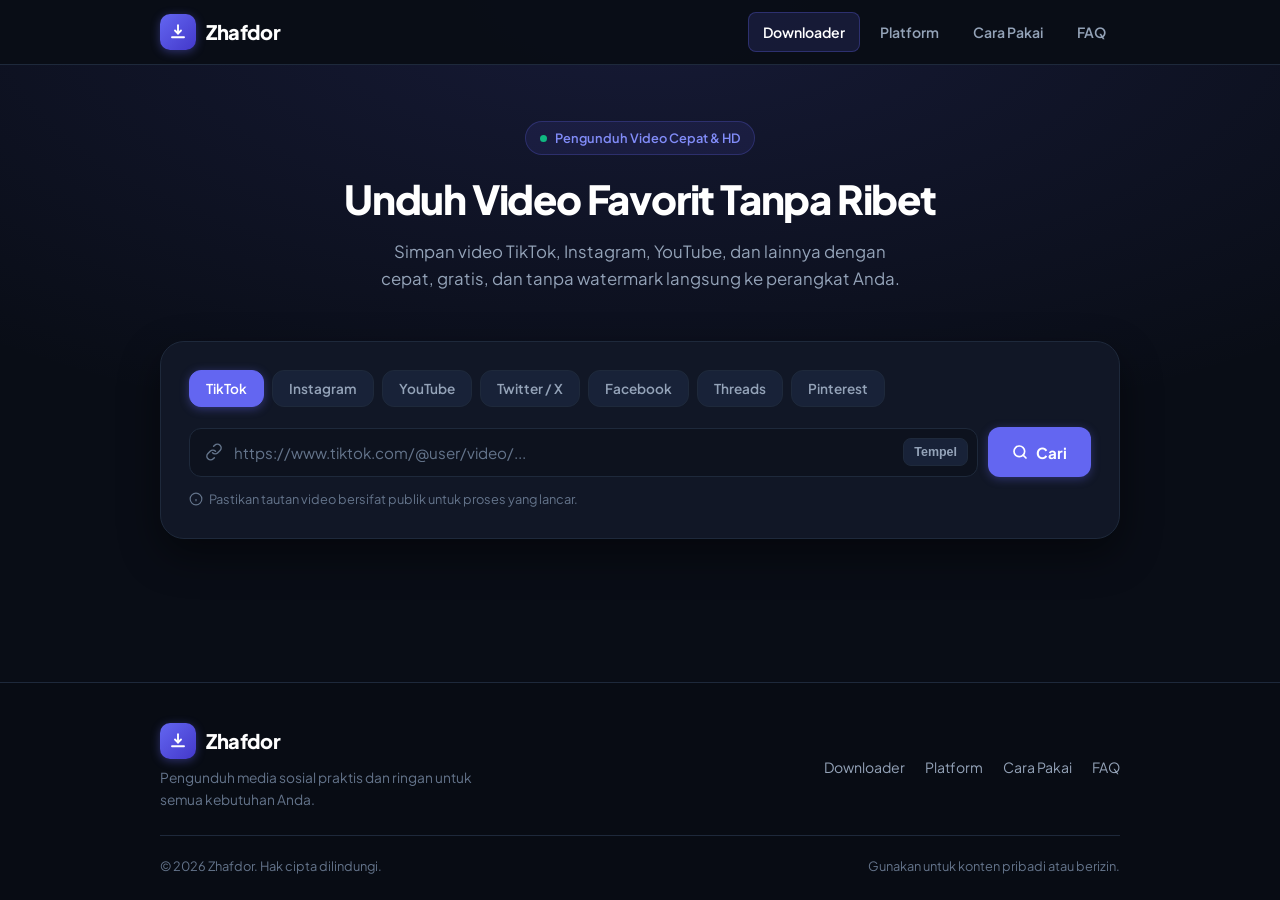
==== commit 8052d219: "chore: remove features and steps from index and keep in navbar" ====
--- a/index.html
+++ b/index.html
@@ -215,7 +215,7 @@
     /* ── Downloader Card (Bersih & Rapi) ── */
     .tool-wrapper {
       margin-top: 16px;
-      margin-bottom: 60px;
+      margin-bottom: 40px;
     }
 
     .tool {
@@ -620,109 +620,6 @@
       height: 14px;
     }
 
-    /* ── Features & Steps Grid ── */
-    .section-block {
-      padding: 40px 0;
-    }
-
-    .section-head {
-      text-align: center;
-      margin-bottom: 32px;
-    }
-
-    .section-head h2 {
-      font-size: 1.6rem;
-      font-weight: 800;
-      letter-spacing: -0.02em;
-      color: #fff;
-      margin-bottom: 8px;
-    }
-
-    .section-head p {
-      color: var(--text-muted);
-      font-size: 0.95rem;
-    }
-
-    .features-grid {
-      display: grid;
-      grid-template-columns: repeat(3, 1fr);
-      gap: 16px;
-    }
-
-    .feature-card {
-      background: var(--bg-card);
-      border: 1px solid var(--border);
-      border-radius: var(--radius-lg);
-      padding: 22px;
-      transition: border-color 0.15s;
-    }
-
-    .feature-card:hover {
-      border-color: rgba(255, 255, 255, 0.15);
-    }
-
-    .feature-icon {
-      width: 44px;
-      height: 44px;
-      border-radius: var(--radius-md);
-      display: grid;
-      place-items: center;
-      margin-bottom: 14px;
-    }
-
-    .feature-card h3 {
-      font-size: 1.05rem;
-      font-weight: 700;
-      margin-bottom: 6px;
-      color: #fff;
-    }
-
-    .feature-card p {
-      font-size: 0.86rem;
-      color: var(--text-muted);
-      line-height: 1.55;
-    }
-
-    .steps-grid {
-      display: grid;
-      grid-template-columns: repeat(3, 1fr);
-      gap: 16px;
-      list-style: none;
-    }
-
-    .step-card {
-      background: var(--bg-card);
-      border: 1px solid var(--border);
-      border-radius: var(--radius-lg);
-      padding: 22px;
-    }
-
-    .step-num {
-      width: 36px;
-      height: 36px;
-      border-radius: 10px;
-      background: rgba(99, 102, 241, 0.15);
-      color: var(--accent-light);
-      border: 1px solid rgba(99, 102, 241, 0.3);
-      font-weight: 800;
-      display: grid;
-      place-items: center;
-      margin-bottom: 14px;
-    }
-
-    .step-card h3 {
-      font-size: 1.05rem;
-      font-weight: 700;
-      margin-bottom: 6px;
-      color: #fff;
-    }
-
-    .step-card p {
-      font-size: 0.86rem;
-      color: var(--text-muted);
-      line-height: 1.55;
-    }
-
     /* ── Footer ── */
     footer {
       background: #080c14;
@@ -826,11 +723,6 @@
       .btn-download {
         width: 100%;
         height: 48px;
-      }
-
-      .features-grid, .steps-grid {
-        grid-template-columns: 1fr;
-        gap: 12px;
       }
 
       .footer-content {
@@ -983,73 +875,6 @@
 
       </div>
     </div>
-
-    <!-- Features Section (Ringan & Cepat) -->
-    <section class="section-block">
-      <div class="section-head">
-        <h2>Kenapa Memilih Zhafdor?</h2>
-        <p>Mudah, cepat, dan dirancang khusus agar nyaman digunakan di semua perangkat.</p>
-      </div>
-
-      <div class="features-grid">
-        <div class="feature-card">
-          <div class="feature-icon" style="background: rgba(99, 102, 241, 0.15); color: #818cf8;">
-            <svg width="22" height="22" viewBox="0 0 24 24" fill="none" stroke="currentColor" stroke-width="2" stroke-linecap="round" stroke-linejoin="round">
-              <polygon points="13 2 3 14 12 14 11 22 21 10 12 10 13 2"/>
-            </svg>
-          </div>
-          <h3>Super Ringan & Cepat</h3>
-          <p>Halaman terbuka instan tanpa beban script berat ataupun iklan yang mengganggu kenyamanan Anda.</p>
-        </div>
-
-        <div class="feature-card">
-          <div class="feature-icon" style="background: rgba(16, 185, 129, 0.15); color: #34d399;">
-            <svg width="22" height="22" viewBox="0 0 24 24" fill="none" stroke="currentColor" stroke-width="2" stroke-linecap="round" stroke-linejoin="round">
-              <path d="M12 22s8-4 8-10V5l-8-3-8 3v7c0 6 8 10 8 10z"/>
-            </svg>
-          </div>
-          <h3>Tanpa Watermark</h3>
-          <p>Dapatkan hasil unduhan video TikTok dan media sosial lainnya dengan kualitas asli tanpa watermark.</p>
-        </div>
-
-        <div class="feature-card">
-          <div class="feature-icon" style="background: rgba(6, 182, 212, 0.15); color: #22d3ee;">
-            <svg width="22" height="22" viewBox="0 0 24 24" fill="none" stroke="currentColor" stroke-width="2" stroke-linecap="round" stroke-linejoin="round">
-              <rect x="2" y="2" width="20" height="20" rx="5" ry="5"/>
-              <path d="M16 11.37A4 4 0 1 1 12.63 8 4 4 0 0 1 16 11.37z"/>
-            </svg>
-          </div>
-          <h3>Dukungan 7 Platform</h3>
-          <p>Mendukung TikTok, Instagram, YouTube, X/Twitter, Facebook, Threads, hingga Pinterest dalam satu tempat.</p>
-        </div>
-      </div>
-    </section>
-
-    <!-- Steps Section -->
-    <section class="section-block">
-      <div class="section-head">
-        <h2>3 Langkah Mudah</h2>
-        <p>Cara paling sederhana untuk menyimpan video langsung ke galeri.</p>
-      </div>
-
-      <ol class="steps-grid">
-        <li class="step-card">
-          <div class="step-num">1</div>
-          <h3>Salin Link Video</h3>
-          <p>Buka aplikasi media sosial, pilih video yang ingin disimpan, lalu pilih opsi Salin Tautan (Copy Link).</p>
-        </li>
-        <li class="step-card">
-          <div class="step-num">2</div>
-          <h3>Tempel di Zhafdor</h3>
-          <p>Tempelkan tautan ke kolom di atas, platform akan terdeteksi otomatis. Klik tombol Cari.</p>
-        </li>
-        <li class="step-card">
-          <div class="step-num">3</div>
-          <h3>Unduh ke Galeri</h3>
-          <p>Pilih kualitas resolusi yang Anda inginkan dan tekan tombol Unduh untuk menyimpan video.</p>
-        </li>
-      </ol>
-    </section>
   </main>
 
   <!-- Footer -->
@@ -1108,6 +933,6 @@
       }
     }
   </script>
-  <script src="app-v3.js?v=10"></script>
+  <script src="app-v3.js?v=11"></script>
 </body>
 </html>
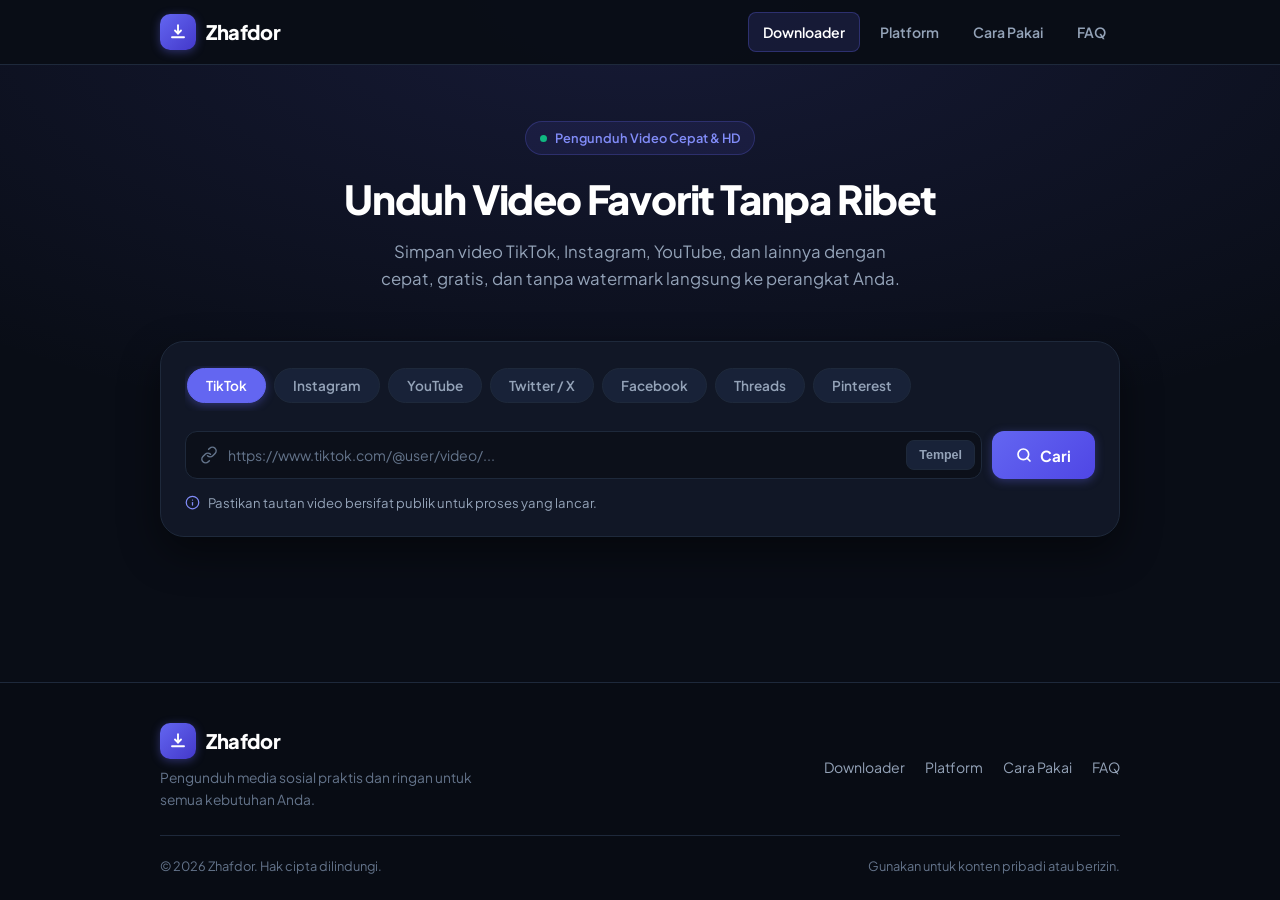
==== commit b04abfe6: "fix: polish mobile layout with horizontal pills, unified input field and aligned hint" ====
--- a/index.html
+++ b/index.html
@@ -222,23 +222,31 @@
       background: var(--bg-card);
       border: 1px solid var(--border);
       border-radius: var(--radius-xl);
-      padding: 28px;
+      padding: 24px;
       box-shadow: var(--shadow-lg);
     }
 
-    /* Platform Tabs */
+    /* Platform Tabs (Sleek Horizontal Scroll Pills on Mobile) */
     .platforms {
       display: flex;
-      flex-wrap: wrap;
       gap: 8px;
+      overflow-x: auto;
+      flex-wrap: nowrap;
+      -webkit-overflow-scrolling: touch;
+      scrollbar-width: none;
+      padding: 2px 2px 8px 2px;
       margin-bottom: 20px;
+    }
+
+    .platforms::-webkit-scrollbar {
+      display: none;
     }
 
     .platform-btn {
       background: var(--surface);
       border: 1px solid var(--border);
-      border-radius: var(--radius-md);
-      padding: 9px 16px;
+      border-radius: 999px;
+      padding: 8px 18px;
       font-family: inherit;
       font-size: 0.85rem;
       font-weight: 600;
@@ -248,6 +256,8 @@
       display: inline-flex;
       align-items: center;
       gap: 6px;
+      flex-shrink: 0;
+      white-space: nowrap;
     }
 
     .platform-btn:hover {
@@ -275,64 +285,73 @@
       min-width: 0;
       display: flex;
       align-items: center;
+      background: #0c101a;
+      border: 1.5px solid var(--border);
+      border-radius: var(--radius-md);
+      padding: 0 6px 0 14px;
+      transition: border-color 0.15s, box-shadow 0.15s;
+    }
+
+    .url-field:focus-within {
+      border-color: var(--border-focus);
+      box-shadow: 0 0 0 3px rgba(99, 102, 241, 0.2);
     }
 
     .url-icon {
-      position: absolute;
-      left: 16px;
       width: 18px;
       height: 18px;
       color: var(--text-dim);
-      pointer-events: none;
+      flex-shrink: 0;
+      margin-right: 2px;
     }
 
     .url-input {
-      width: 100%;
-      background: #0d121e;
-      border: 1px solid var(--border);
-      border-radius: var(--radius-md);
-      padding: 14px 90px 14px 44px;
+      flex: 1;
+      min-width: 0;
+      background: transparent;
+      border: none;
+      outline: none;
       color: var(--text);
       font-family: inherit;
-      font-size: 0.95rem;
+      font-size: 0.92rem;
       font-weight: 500;
-      outline: none;
-      transition: border-color 0.15s, box-shadow 0.15s;
+      padding: 13px 8px;
     }
 
     .url-input::placeholder {
       color: var(--text-dim);
       font-weight: 400;
-    }
-
-    .url-input:focus {
-      border-color: var(--border-focus);
-      box-shadow: 0 0 0 3px rgba(99, 102, 241, 0.2);
+      font-size: 0.88rem;
     }
 
     .paste-btn {
-      position: absolute;
-      right: 10px;
+      flex-shrink: 0;
       background: var(--surface);
       border: 1px solid var(--border);
       border-radius: 8px;
       color: var(--text-muted);
       font-size: 0.78rem;
       font-weight: 600;
-      padding: 6px 10px;
+      padding: 7px 12px;
       cursor: pointer;
       transition: all 0.15s;
+      white-space: nowrap;
     }
 
     .paste-btn:hover {
       background: var(--surface-hover);
       color: #fff;
+      border-color: rgba(99, 102, 241, 0.4);
+    }
+
+    .paste-btn:active {
+      transform: scale(0.96);
     }
 
     .btn-download {
       padding: 0 24px;
-      height: 50px;
-      background: var(--accent);
+      height: 48px;
+      background: linear-gradient(135deg, var(--accent) 0%, var(--accent-hover) 100%);
       border: none;
       border-radius: var(--radius-md);
       color: #fff;
@@ -346,11 +365,11 @@
       justify-content: center;
       gap: 8px;
       box-shadow: 0 2px 10px rgba(99, 102, 241, 0.35);
-      transition: background-color 0.15s, transform 0.1s;
+      transition: filter 0.15s, transform 0.1s;
     }
 
     .btn-download:hover {
-      background: var(--accent-hover);
+      filter: brightness(1.1);
     }
 
     .btn-download:active {
@@ -364,12 +383,19 @@
     }
 
     .form-hint {
-      margin-top: 12px;
-      font-size: 0.8rem;
-      color: var(--text-dim);
-      display: flex;
-      align-items: center;
-      gap: 6px;
+      margin-top: 14px;
+      font-size: 0.82rem;
+      color: var(--text-muted);
+      display: flex;
+      align-items: flex-start;
+      gap: 8px;
+      line-height: 1.45;
+    }
+
+    .form-hint svg {
+      flex-shrink: 0;
+      margin-top: 2px;
+      color: var(--accent-light);
     }
 
     .spinner {
@@ -691,38 +717,75 @@
       }
 
       .hero {
-        padding: 36px 0 20px;
+        padding: 32px 0 16px;
       }
 
       .hero h1 {
-        font-size: 1.85rem;
+        font-size: 1.75rem;
+      }
+
+      .hero p {
+        font-size: 0.95rem;
       }
 
       .tool {
-        padding: 18px;
+        padding: 16px;
         border-radius: var(--radius-lg);
       }
 
       .platforms {
         gap: 6px;
+        padding-bottom: 6px;
+        margin-bottom: 16px;
       }
 
       .platform-btn {
-        padding: 7px 12px;
-        font-size: 0.8rem;
+        padding: 7px 14px;
+        font-size: 0.82rem;
       }
 
       .input-wrap {
         flex-direction: column;
+        gap: 10px;
+      }
+
+      .url-field {
+        padding: 0 6px 0 12px;
       }
 
       .url-input {
-        padding: 14px 80px 14px 40px;
+        padding: 12px 6px;
+        font-size: 0.9rem;
       }
 
       .btn-download {
         width: 100%;
         height: 48px;
+        font-size: 0.95rem;
+      }
+
+      .result-header {
+        padding: 14px 16px;
+        gap: 12px;
+      }
+
+      .result-thumb, .result-thumb-placeholder {
+        width: 52px;
+        height: 52px;
+      }
+
+      .result-title {
+        font-size: 0.92rem;
+      }
+
+      .download-list {
+        padding: 12px 16px;
+        gap: 8px;
+      }
+
+      .download-item {
+        padding: 10px 12px;
+        gap: 10px;
       }
 
       .footer-content {
@@ -733,11 +796,11 @@
 
     @media (max-width: 480px) {
       .container {
-        padding: 0 16px;
+        padding: 0 14px;
       }
 
       .hero h1 {
-        font-size: 1.65rem;
+        font-size: 1.55rem;
       }
 
       .download-item {
@@ -846,10 +909,10 @@
         </div>
 
         <p class="form-hint">
-          <svg width="14" height="14" viewBox="0 0 24 24" fill="none" stroke="currentColor" stroke-width="2">
+          <svg width="15" height="15" viewBox="0 0 24 24" fill="none" stroke="currentColor" stroke-width="2" stroke-linecap="round" stroke-linejoin="round">
             <circle cx="12" cy="12" r="10"/>
-            <line x1="12" y1="16" x2="12" y2="12"/>
-            <line x1="12" y1="8" x2="12.01" y2="8"/>
+            <path d="M12 16v-4"/>
+            <path d="M12 8h.01"/>
           </svg>
           Pastikan tautan video bersifat publik untuk proses yang lancar.
         </p>
@@ -933,6 +996,6 @@
       }
     }
   </script>
-  <script src="app-v3.js?v=11"></script>
+  <script src="app-v3.js?v=12"></script>
 </body>
 </html>
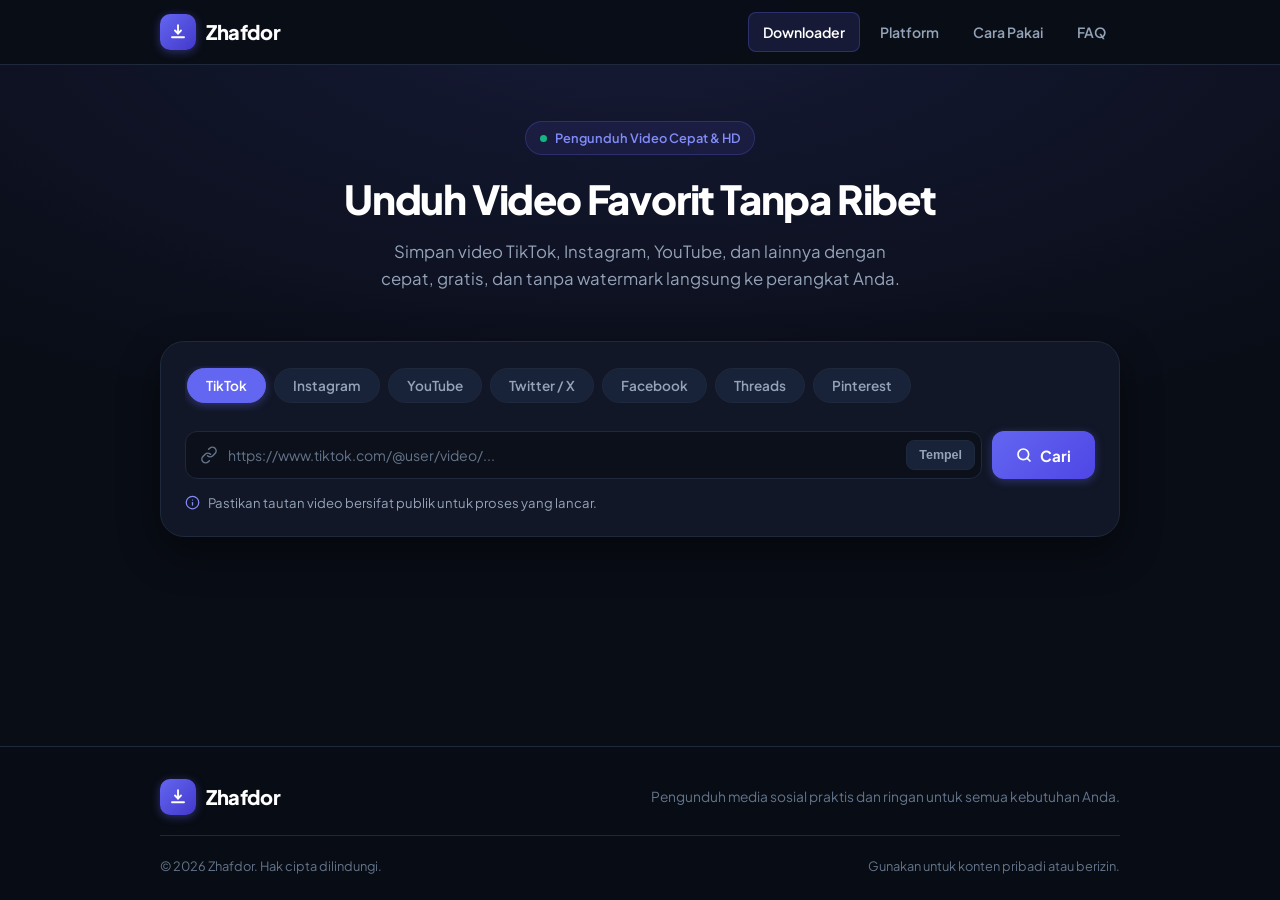
==== commit 51bdb4a7: "chore: remove duplicate nav links from footer" ====
--- a/index.html
+++ b/index.html
@@ -652,7 +652,7 @@
       border-top: 1px solid var(--border);
       color: var(--text-muted);
       margin-top: auto;
-      padding: 40px 0 24px;
+      padding: 32px 0 24px;
     }
 
     .footer-content {
@@ -660,26 +660,9 @@
       justify-content: space-between;
       align-items: center;
       flex-wrap: wrap;
-      gap: 20px;
-      padding-bottom: 24px;
+      gap: 16px;
+      padding-bottom: 20px;
       border-bottom: 1px solid var(--border);
-    }
-
-    .footer-links {
-      display: flex;
-      gap: 20px;
-      list-style: none;
-    }
-
-    .footer-links a {
-      color: var(--text-muted);
-      text-decoration: none;
-      font-size: 0.88rem;
-      transition: color 0.15s;
-    }
-
-    .footer-links a:hover {
-      color: #fff;
     }
 
     .footer-bottom {
@@ -944,28 +927,19 @@
   <footer>
     <div class="container">
       <div class="footer-content">
-        <div>
-          <a class="logo" href="index.html">
-            <span class="logo-icon">
-              <svg viewBox="0 0 24 24" fill="none" stroke="#fff" stroke-width="2.5" stroke-linecap="round" stroke-linejoin="round">
-                <path d="M12 3v11"/>
-                <path d="m8 10 4 4 4-4"/>
-                <path d="M4 19h16"/>
-              </svg>
-            </span>
-            <span class="logo-name">Zhafdor</span>
-          </a>
-          <p style="margin-top: 8px; font-size: 0.86rem; color: var(--text-dim); max-width: 320px;">
-            Pengunduh media sosial praktis dan ringan untuk semua kebutuhan Anda.
-          </p>
-        </div>
-
-        <ul class="footer-links">
-          <li><a href="index.html">Downloader</a></li>
-          <li><a href="platform.html">Platform</a></li>
-          <li><a href="cara-pakai.html">Cara Pakai</a></li>
-          <li><a href="faq.html">FAQ</a></li>
-        </ul>
+        <a class="logo" href="index.html">
+          <span class="logo-icon">
+            <svg viewBox="0 0 24 24" fill="none" stroke="#fff" stroke-width="2.5" stroke-linecap="round" stroke-linejoin="round">
+              <path d="M12 3v11"/>
+              <path d="m8 10 4 4 4-4"/>
+              <path d="M4 19h16"/>
+            </svg>
+          </span>
+          <span class="logo-name">Zhafdor</span>
+        </a>
+        <p style="font-size: 0.86rem; color: var(--text-dim);">
+          Pengunduh media sosial praktis dan ringan untuk semua kebutuhan Anda.
+        </p>
       </div>
 
       <div class="footer-bottom">
@@ -996,6 +970,6 @@
       }
     }
   </script>
-  <script src="app-v3.js?v=12"></script>
+  <script src="app-v3.js?v=13"></script>
 </body>
 </html>
